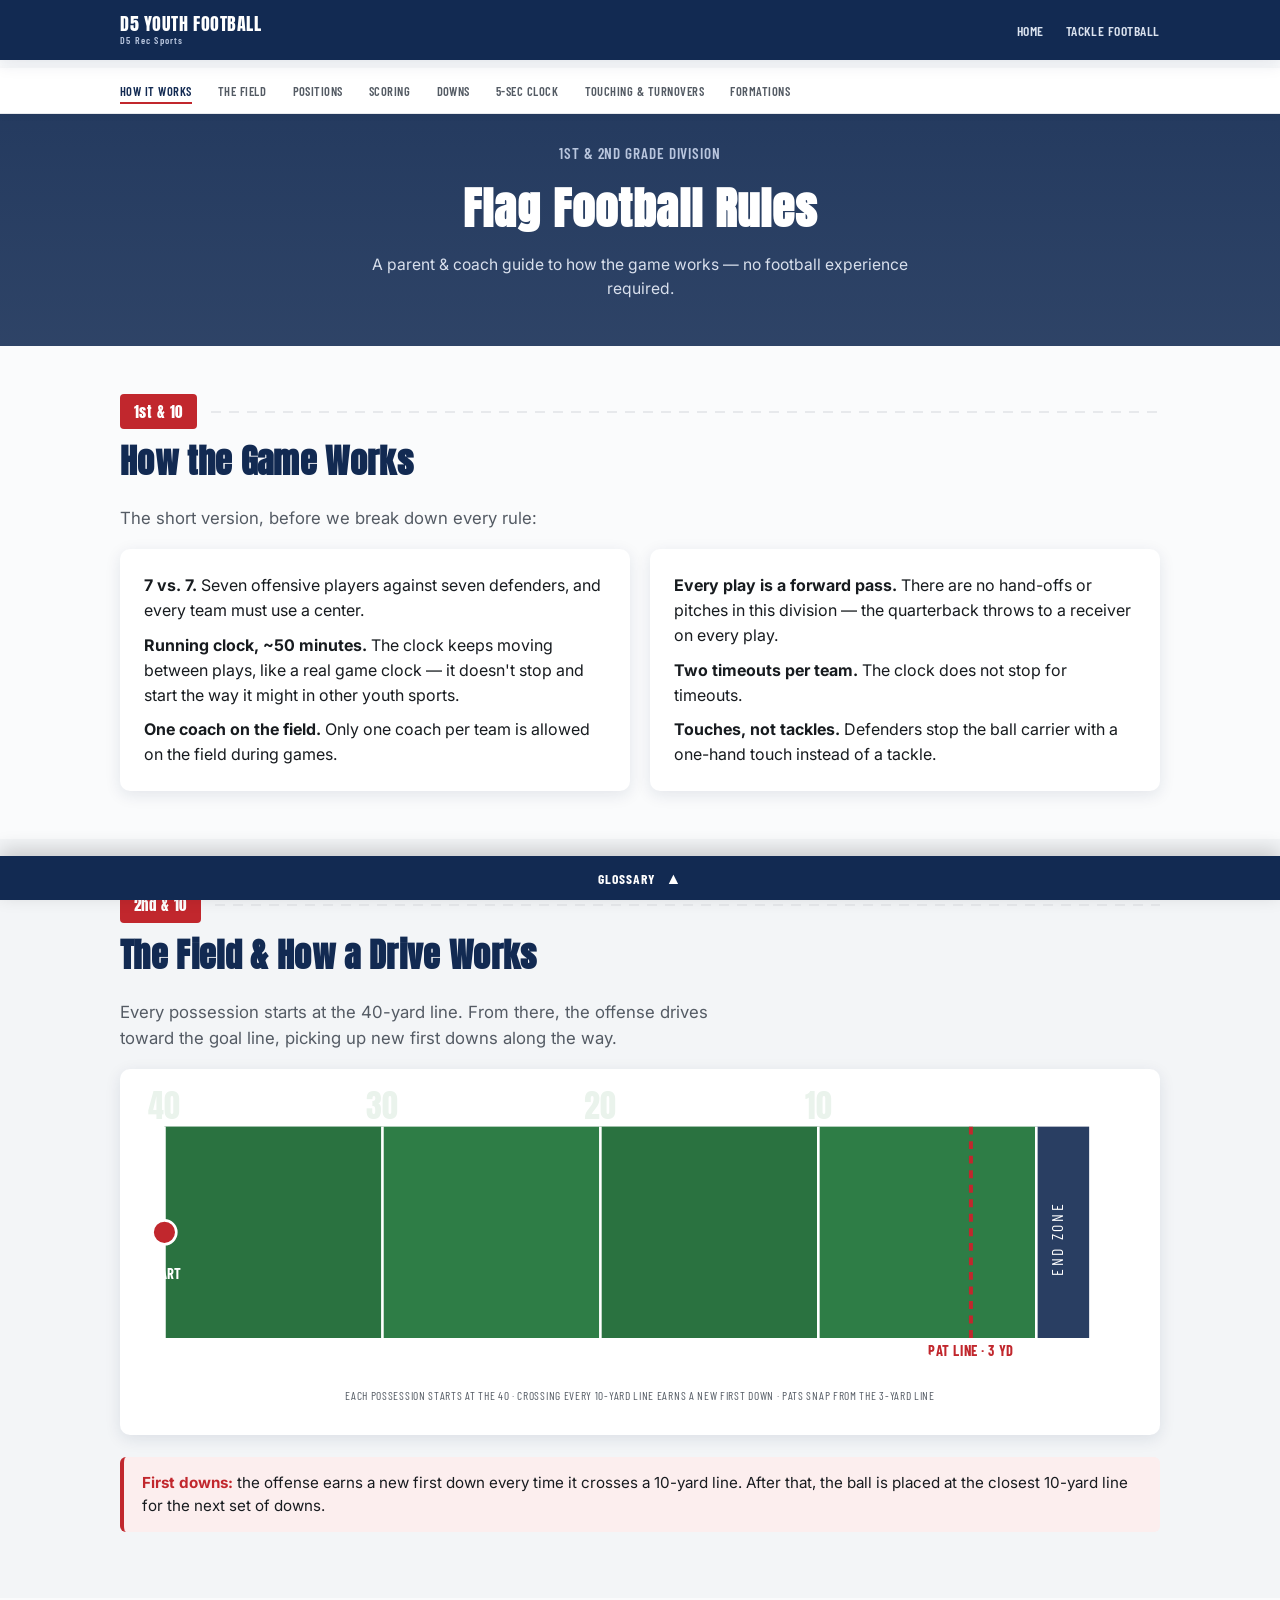
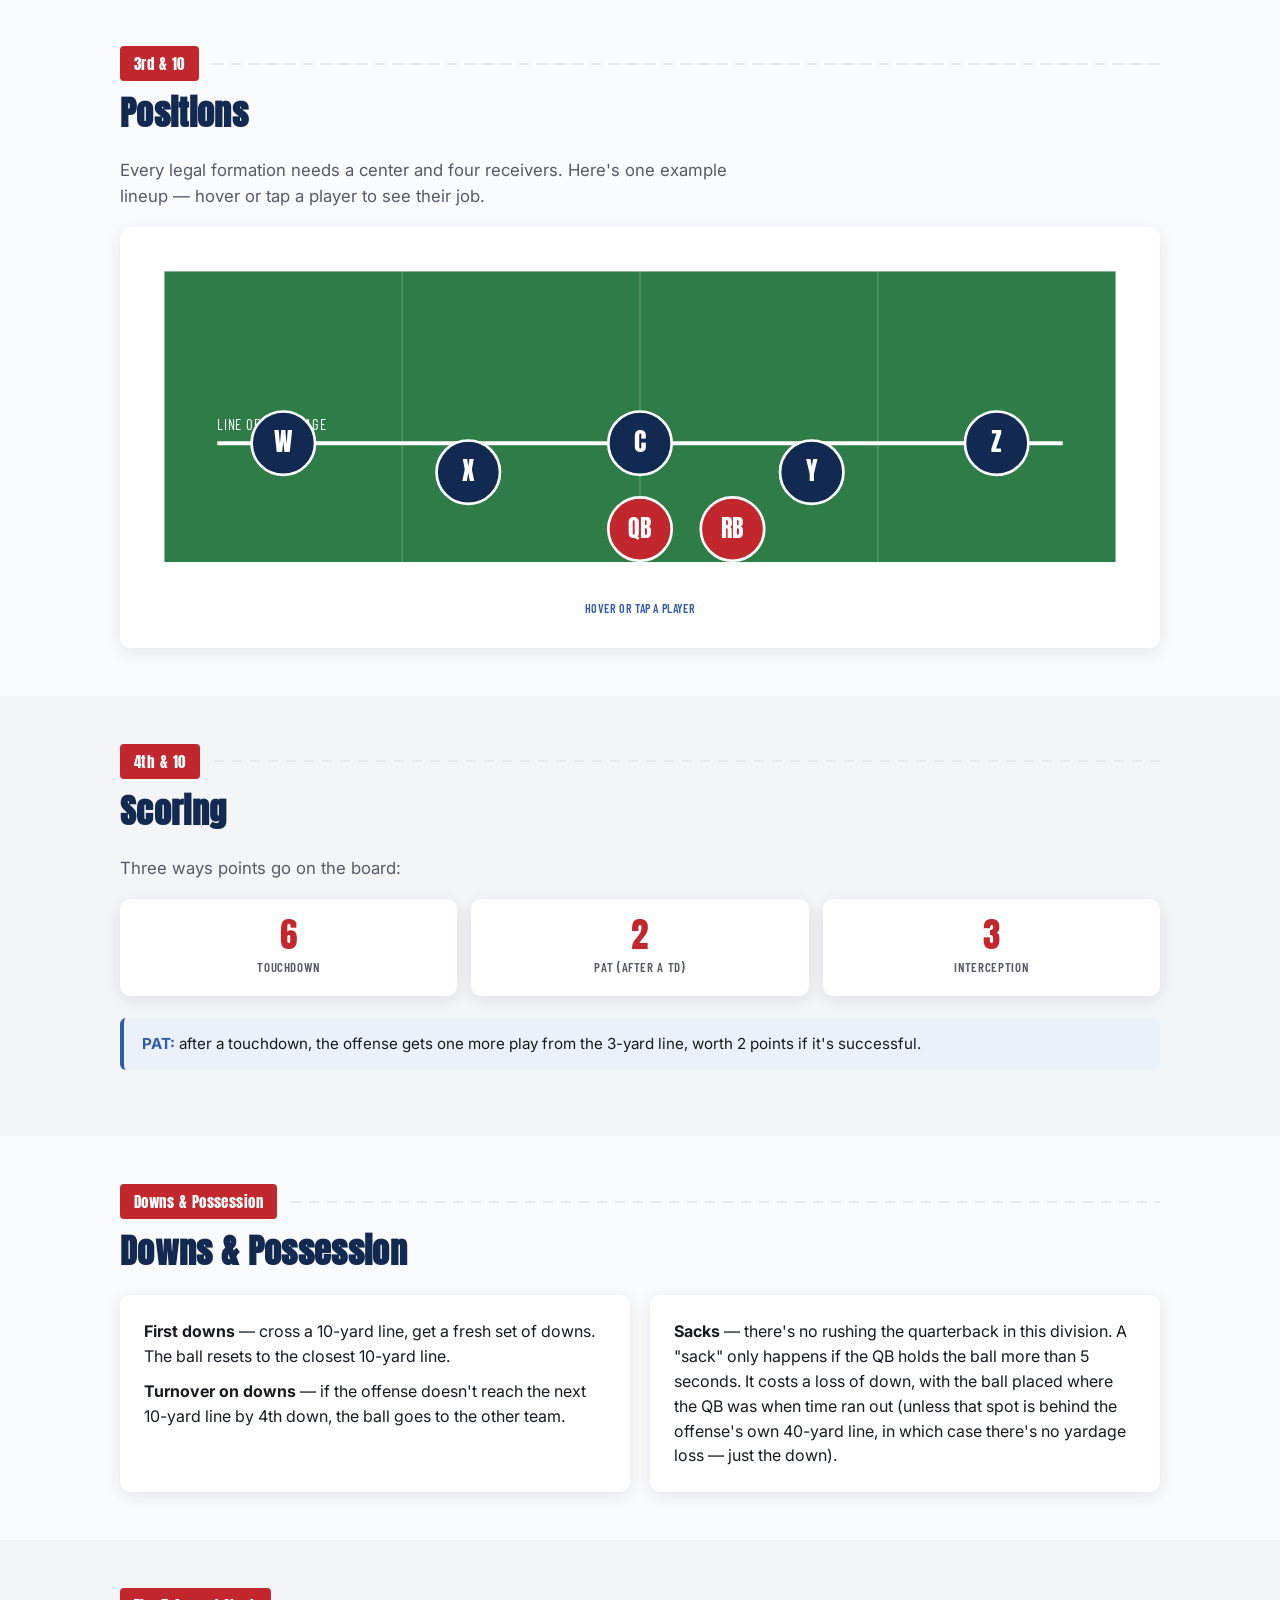
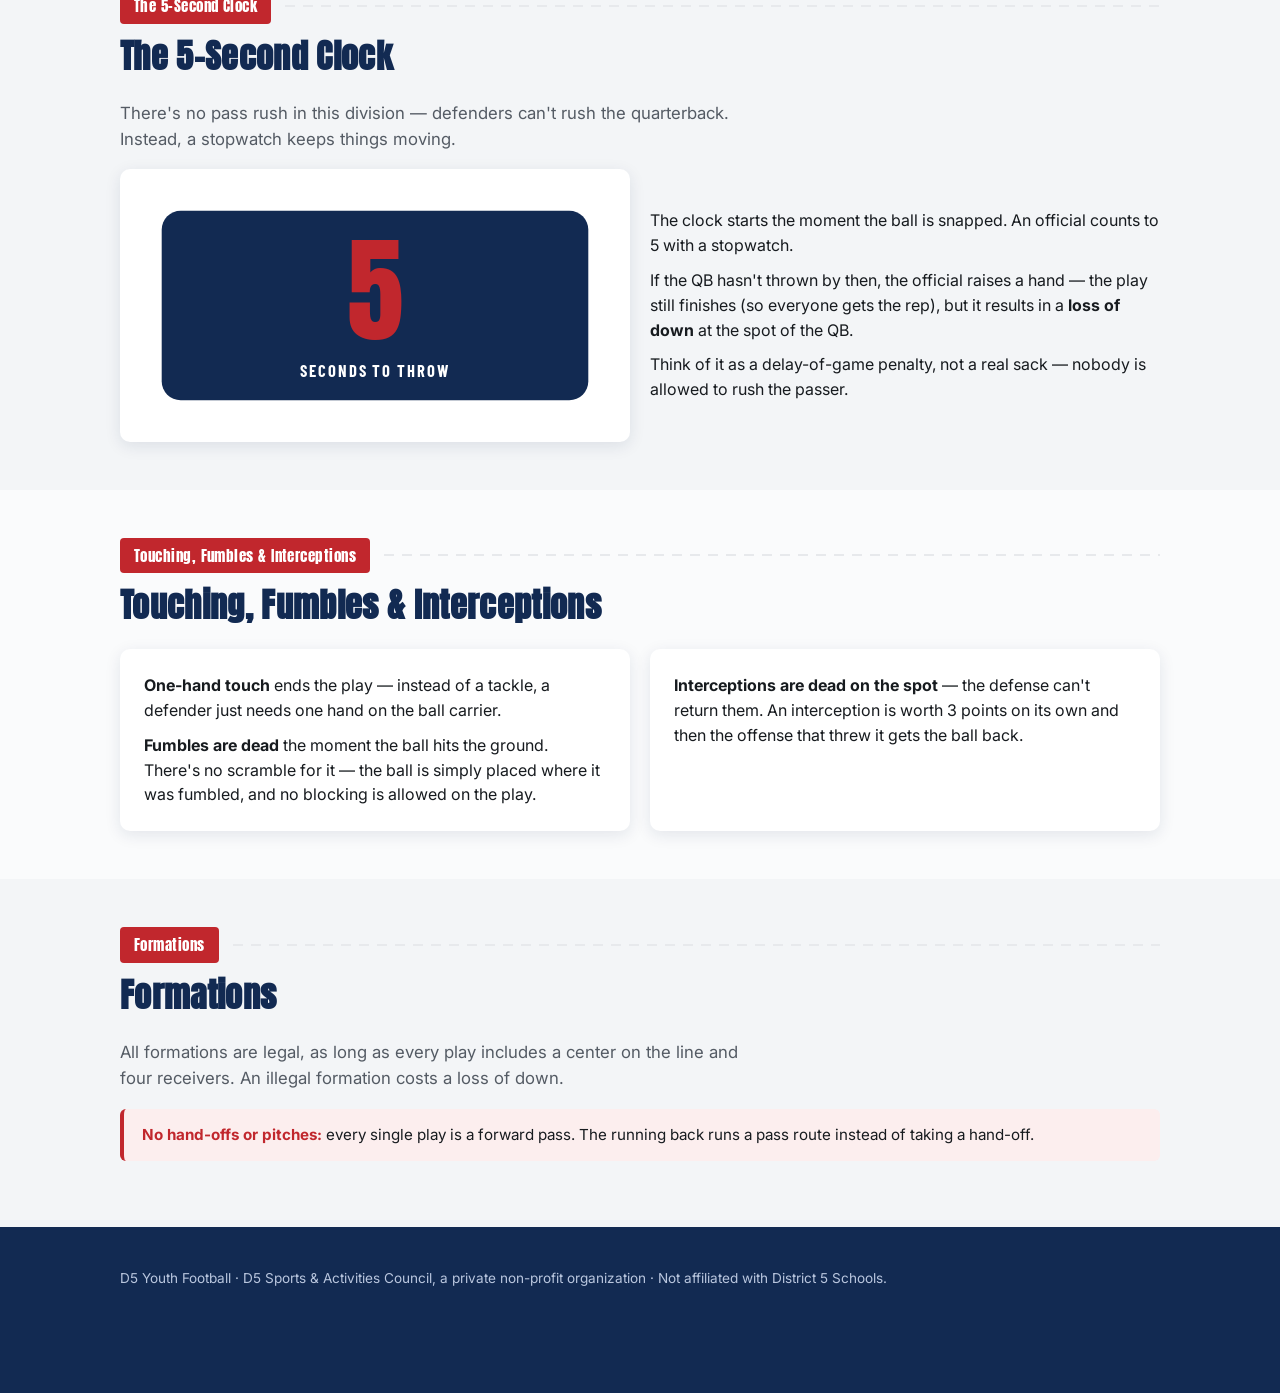
==== flag-football.html @ 99e87cfe "Add files via upload" ====
<!DOCTYPE html>
<html lang="en">
<head>
<meta charset="UTF-8">
<meta name="viewport" content="width=device-width, initial-scale=1.0">
<title>1st & 2nd Grade Flag Football Rules — D5 Youth Football</title>
<meta name="description" content="D5 Youth Football flag football rules for 1st & 2nd grade, explained simply with diagrams for parents and coaches.">
<link rel="stylesheet" href="assets/styles.css">
</head>
<body>

<header class="site-header">
  <div class="wrap">
    <a href="index.html" class="brand">
      <img src="assets/images/rebels_logo.png" alt="D5 Rebels logo" onerror="this.style.display='none'">
      <span class="brand-text">D5 YOUTH FOOTBALL<small>D5 Rec Sports</small></span>
    </a>
    <nav>
      <a href="index.html">Home</a>
      <a href="tackle-football.html">Tackle Football</a>
    </nav>
  </div>
</header>

<nav class="subnav" aria-label="Section navigation">
  <div class="wrap">
    <a href="#how-it-works">How It Works</a>
    <a href="#field">The Field</a>
    <a href="#positions">Positions</a>
    <a href="#scoring">Scoring</a>
    <a href="#downs">Downs</a>
    <a href="#clock">5-Sec Clock</a>
    <a href="#touching">Touching &amp; Turnovers</a>
    <a href="#formations">Formations</a>
  </div>
</nav>

<section class="hero" style="padding:36px 0 44px;">
  <div class="wrap">
    <p class="tagline" style="margin-bottom:8px;">1st &amp; 2nd Grade Division</p>
    <h1 style="font-size:clamp(1.9rem,5vw,2.8rem);">Flag Football Rules</h1>
    <p style="color:#D8DFEC; max-width:560px; margin:10px auto 0; font-size:0.98rem;">
      A parent &amp; coach guide to how the game works — no football experience required.
    </p>
  </div>
</section>

<!-- ================= HOW IT WORKS ================= -->
<section id="how-it-works">
  <div class="wrap">
    <div class="yard-marker"><span class="flag">1st &amp; 10</span><span class="rule"></span></div>
    <h2 class="section-title">How the Game Works</h2>
    <p class="lede">The short version, before we break down every rule:</p>

    <div class="grid-2" style="margin-top:18px;">
      <div class="card">
        <p style="margin:0 0 10px;"><strong>7 vs. 7.</strong> Seven offensive players against seven defenders, and every team must use a center.</p>
        <p style="margin:0 0 10px;"><strong>Running clock, ~50 minutes.</strong> The clock keeps moving between plays, like a real game clock — it doesn't stop and start the way it might in other youth sports.</p>
        <p style="margin:0;"><strong>One coach on the field.</strong> Only one coach per team is allowed on the field during games.</p>
      </div>
      <div class="card">
        <p style="margin:0 0 10px;"><strong>Every play is a forward pass.</strong> There are no hand-offs or pitches in this division — the quarterback throws to a receiver on every play.</p>
        <p style="margin:0 0 10px;"><strong>Two timeouts per team.</strong> The clock does not stop for timeouts.</p>
        <p style="margin:0;"><strong>Touches, not tackles.</strong> Defenders stop the ball carrier with a one-hand touch instead of a tackle.</p>
      </div>
    </div>
  </div>
</section>

<!-- ================= THE FIELD ================= -->
<section class="alt" id="field">
  <div class="wrap">
    <div class="yard-marker"><span class="flag">2nd &amp; 10</span><span class="rule"></span></div>
    <h2 class="section-title">The Field &amp; How a Drive Works</h2>
    <p class="lede">Every possession starts at the 40-yard line. From there, the offense drives toward the goal line, picking up new first downs along the way.</p>

    <div class="diagram-wrap">
      <svg viewBox="0 0 760 220" xmlns="http://www.w3.org/2000/svg" role="img" aria-label="Diagram of a drive from the 40-yard line to the goal line, showing the 30, 20, and 10 yard lines and a 3-yard PAT line near the goal.">
        <rect x="20" y="30" width="660" height="160" style="fill:var(--turf-green)"/>
        <rect x="20" y="30" width="165" height="160" style="fill:var(--turf-green-dark)" opacity="0.35"/>
        <rect x="350" y="30" width="165" height="160" style="fill:var(--turf-green-dark)" opacity="0.35"/>
        <rect x="680" y="30" width="40" height="160" style="fill:var(--rebel-blue)" opacity="0.9"/>
        <text x="700" y="115" text-anchor="middle" transform="rotate(-90 700 115)" style="fill:#fff;font-family:var(--font-eyebrow);font-size:12px;letter-spacing:2px;">END ZONE</text>

        <g style="stroke:var(--turf-line);stroke-width:2">
          <line x1="20" y1="30" x2="20" y2="190"/>
          <line x1="185" y1="30" x2="185" y2="190"/>
          <line x1="350" y1="30" x2="350" y2="190"/>
          <line x1="515" y1="30" x2="515" y2="190"/>
          <line x1="680" y1="30" x2="680" y2="190"/>
        </g>

        <g style="fill:var(--turf-number);font-family:var(--font-display);font-size:24px;">
          <text x="20" y="24" text-anchor="middle">40</text>
          <text x="185" y="24" text-anchor="middle">30</text>
          <text x="350" y="24" text-anchor="middle">20</text>
          <text x="515" y="24" text-anchor="middle">10</text>
        </g>

        <line x1="630.5" y1="30" x2="630.5" y2="190" style="stroke:var(--rebel-red);stroke-width:3;stroke-dasharray:6 5"/>
        <text x="630.5" y="204" text-anchor="middle" style="fill:var(--rebel-red);font-family:var(--font-eyebrow);font-weight:700;font-size:11px;letter-spacing:0.04em;">PAT LINE · 3 YD</text>

        <circle cx="20" cy="110" r="9" style="fill:var(--rebel-red);stroke:#fff;stroke-width:2"/>
        <text x="20" y="145" text-anchor="middle" style="fill:#fff;font-family:var(--font-eyebrow);font-weight:700;font-size:11px;">START</text>

        <line x1="55" y1="205" x2="600" y2="205" style="stroke:#fff;stroke-width:2" marker-end="url(#arrowhead)"/>
        <text x="330" y="216" text-anchor="middle" style="fill:#fff;font-family:var(--font-eyebrow);font-size:10px;letter-spacing:0.05em;">DIRECTION OF THE DRIVE</text>

        <defs>
          <marker id="arrowhead" markerWidth="10" markerHeight="10" refX="8" refY="5" orient="auto">
            <path d="M0,0 L10,5 L0,10 z" style="fill:#fff"/>
          </marker>
        </defs>
      </svg>
      <p class="diagram-caption">Each possession starts at the 40 &middot; crossing every 10-yard line earns a new first down &middot; PATs snap from the 3-yard line</p>
    </div>

    <div class="callout" style="margin-top:22px;">
      <strong>First downs:</strong> the offense earns a new first down every time it crosses a 10-yard line. After that, the ball is placed at the closest 10-yard line for the next set of downs.
    </div>
  </div>
</section>

<!-- ================= POSITIONS ================= -->
<section id="positions">
  <div class="wrap">
    <div class="yard-marker"><span class="flag">3rd &amp; 10</span><span class="rule"></span></div>
    <h2 class="section-title">Positions</h2>
    <p class="lede">Every legal formation needs a center and four receivers. Here's one example lineup — hover or tap a player to see their job.</p>

    <div class="diagram-wrap position-diagram-wrap" style="position:relative;">
      <svg viewBox="0 0 760 260" xmlns="http://www.w3.org/2000/svg" role="img" aria-label="Diagram of an example offensive formation with a center, quarterback, running back, and four receivers labeled W, X, Y, and Z.">
        <rect x="20" y="20" width="720" height="220" style="fill:var(--turf-green)"/>
        <g style="stroke:#fff;stroke-width:1;opacity:0.2">
          <line x1="200" y1="20" x2="200" y2="240"/>
          <line x1="380" y1="20" x2="380" y2="240"/>
          <line x1="560" y1="20" x2="560" y2="240"/>
        </g>
        <line x1="60" y1="150" x2="700" y2="150" style="stroke:#fff;stroke-width:3"/>
        <text x="60" y="140" style="fill:#fff;font-family:var(--font-eyebrow);font-size:11px;letter-spacing:0.05em;">LINE OF SCRIMMAGE</text>

        <g class="field-hotspot" tabindex="0" data-title="W — Receiver" data-desc="One of four receivers on every play. Lines up on the line of scrimmage and runs a route to get open for a pass.">
          <circle cx="110" cy="150" r="24" style="fill:var(--rebel-blue);stroke:#fff;stroke-width:2"/>
          <text x="110" y="157" text-anchor="middle" style="fill:#fff;font-family:var(--font-display);font-size:20px;">W</text>
        </g>

        <g class="field-hotspot" tabindex="0" data-title="X — Receiver" data-desc="One of four receivers on every play. Lines up just off the line of scrimmage and runs a route to get open for a pass.">
          <circle cx="250" cy="172" r="24" style="fill:var(--rebel-blue);stroke:#fff;stroke-width:2"/>
          <text x="250" y="179" text-anchor="middle" style="fill:#fff;font-family:var(--font-display);font-size:20px;">X</text>
        </g>

        <g class="field-hotspot" tabindex="0" data-title="C — Center" data-desc="Snaps the ball to the quarterback to start every play — either between the legs or tossed from a knee. The center is not allowed to catch a pass.">
          <circle cx="380" cy="150" r="24" style="fill:var(--rebel-blue);stroke:#fff;stroke-width:2"/>
          <text x="380" y="157" text-anchor="middle" style="fill:#fff;font-family:var(--font-display);font-size:20px;">C</text>
        </g>

        <g class="field-hotspot" tabindex="0" data-title="Y — Receiver" data-desc="One of four receivers on every play. Lines up just off the line of scrimmage and runs a route to get open for a pass.">
          <circle cx="510" cy="172" r="24" style="fill:var(--rebel-blue);stroke:#fff;stroke-width:2"/>
          <text x="510" y="179" text-anchor="middle" style="fill:#fff;font-family:var(--font-display);font-size:20px;">Y</text>
        </g>

        <g class="field-hotspot" tabindex="0" data-title="Z — Receiver" data-desc="One of four receivers on every play. Lines up on the line of scrimmage and runs a route to get open for a pass.">
          <circle cx="650" cy="150" r="24" style="fill:var(--rebel-blue);stroke:#fff;stroke-width:2"/>
          <text x="650" y="157" text-anchor="middle" style="fill:#fff;font-family:var(--font-display);font-size:20px;">Z</text>
        </g>

        <g class="field-hotspot" tabindex="0" data-title="QB — Quarterback" data-desc="Lines up directly behind the center. Has 5 seconds to throw the ball on every play — there are no hand-offs or pitches.">
          <circle cx="380" cy="215" r="24" style="fill:var(--rebel-red);stroke:#fff;stroke-width:2"/>
          <text x="380" y="222" text-anchor="middle" style="fill:#fff;font-family:var(--font-display);font-size:18px;">QB</text>
        </g>

        <g class="field-hotspot" tabindex="0" data-title="RB — Running Back" data-desc="Lines up beside the quarterback. Runs a pass route just like the receivers — there are no hand-offs in this division.">
          <circle cx="450" cy="215" r="24" style="fill:var(--rebel-red);stroke:#fff;stroke-width:2"/>
          <text x="450" y="222" text-anchor="middle" style="fill:#fff;font-family:var(--font-display);font-size:18px;">RB</text>
        </g>
      </svg>
      <div id="position-tooltip" role="tooltip"></div>
      <p class="diagram-hint">Hover or tap a player</p>
    </div>
  </div>
</section>

<!-- ================= SCORING ================= -->
<section class="alt" id="scoring">
  <div class="wrap">
    <div class="yard-marker"><span class="flag">4th &amp; 10</span><span class="rule"></span></div>
    <h2 class="section-title">Scoring</h2>
    <p class="lede">Three ways points go on the board:</p>

    <div class="pill-row">
      <div class="pill">
        <div class="num">6</div>
        <div class="label">Touchdown</div>
      </div>
      <div class="pill">
        <div class="num">2</div>
        <div class="label">PAT (after a TD)</div>
      </div>
      <div class="pill">
        <div class="num">3</div>
        <div class="label">Interception</div>
      </div>
    </div>

    <div class="callout blue" style="margin-top:22px;">
      <strong>PAT:</strong> after a touchdown, the offense gets one more play from the 3-yard line, worth 2 points if it's successful.
    </div>
  </div>
</section>

<!-- ================= DOWNS ================= -->
<section id="downs">
  <div class="wrap">
    <div class="yard-marker"><span class="flag">Downs &amp; Possession</span><span class="rule"></span></div>
    <h2 class="section-title">Downs &amp; Possession</h2>

    <div class="grid-2">
      <div class="card">
        <p style="margin:0 0 10px;"><strong>First downs</strong> — cross a 10-yard line, get a fresh set of downs. The ball resets to the closest 10-yard line.</p>
        <p style="margin:0;"><strong>Turnover on downs</strong> — if the offense doesn't reach the next 10-yard line by 4th down, the ball goes to the other team.</p>
      </div>
      <div class="card">
        <p style="margin:0;"><strong>Sacks</strong> — there's no rushing the quarterback in this division. A "sack" only happens if the QB holds the ball more than 5 seconds. It costs a loss of down, with the ball placed where the QB was when time ran out (unless that spot is behind the offense's own 40-yard line, in which case there's no yardage loss — just the down).</p>
      </div>
    </div>
  </div>
</section>

<!-- ================= 5-SECOND CLOCK ================= -->
<section class="alt" id="clock">
  <div class="wrap">
    <div class="yard-marker"><span class="flag">The 5-Second Clock</span><span class="rule"></span></div>
    <h2 class="section-title">The 5-Second Clock</h2>
    <p class="lede">There's no pass rush in this division — defenders can't rush the quarterback. Instead, a stopwatch keeps things moving.</p>

    <div class="grid-2" style="align-items:center;">
      <div class="diagram-wrap" style="margin-top:0;">
        <svg viewBox="0 0 400 200" xmlns="http://www.w3.org/2000/svg" role="img" aria-label="Illustration of a 5 second play clock.">
          <rect x="20" y="20" width="360" height="160" rx="16" style="fill:var(--rebel-blue)"/>
          <text x="200" y="128" text-anchor="middle" style="fill:var(--rebel-red);font-family:var(--font-display);font-size:96px;">5</text>
          <text x="200" y="160" text-anchor="middle" style="fill:#fff;font-family:var(--font-eyebrow);font-weight:700;font-size:14px;letter-spacing:0.12em;">SECONDS TO THROW</text>
        </svg>
      </div>
      <div>
        <p style="margin:0 0 10px;">The clock starts the moment the ball is snapped. An official counts to 5 with a stopwatch.</p>
        <p style="margin:0 0 10px;">If the QB hasn't thrown by then, the official raises a hand — the play still finishes (so everyone gets the rep), but it results in a <strong>loss of down</strong> at the spot of the QB.</p>
        <p style="margin:0;">Think of it as a delay-of-game penalty, not a real sack — nobody is allowed to rush the passer.</p>
      </div>
    </div>
  </div>
</section>

<!-- ================= TOUCHING & TURNOVERS ================= -->
<section id="touching">
  <div class="wrap">
    <div class="yard-marker"><span class="flag">Touching, Fumbles &amp; Interceptions</span><span class="rule"></span></div>
    <h2 class="section-title">Touching, Fumbles &amp; Interceptions</h2>

    <div class="grid-2">
      <div class="card">
        <p style="margin:0 0 10px;"><strong>One-hand touch</strong> ends the play — instead of a tackle, a defender just needs one hand on the ball carrier.</p>
        <p style="margin:0;"><strong>Fumbles are dead</strong> the moment the ball hits the ground. There's no scramble for it — the ball is simply placed where it was fumbled, and no blocking is allowed on the play.</p>
      </div>
      <div class="card">
        <p style="margin:0;"><strong>Interceptions are dead on the spot</strong> — the defense can't return them. An interception is worth 3 points on its own and then the offense that threw it gets the ball back.</p>
      </div>
    </div>
  </div>
</section>

<!-- ================= FORMATIONS ================= -->
<section class="alt" id="formations">
  <div class="wrap">
    <div class="yard-marker"><span class="flag">Formations</span><span class="rule"></span></div>
    <h2 class="section-title">Formations</h2>
    <p class="lede">All formations are legal, as long as every play includes a center on the line and four receivers. An illegal formation costs a loss of down.</p>

    <div class="callout">
      <strong>No hand-offs or pitches:</strong> every single play is a forward pass. The running back runs a pass route instead of taking a hand-off.
    </div>
  </div>
</section>

<footer class="site-footer">
  <div class="wrap">
    <p>D5 Youth Football &middot; D5 Sports &amp; Activities Council, a private non-profit organization &middot; Not affiliated with District 5 Schools.</p>
  </div>
</footer>

<!-- ================= GLOSSARY DRAWER ================= -->
<div id="glossary-bar">
  <button id="glossary-toggle" aria-expanded="false" aria-controls="glossary-panel">
    Glossary <span class="arrow">▲</span>
  </button>
  <div id="glossary-panel">
    <div class="wrap">
      <dl class="glossary-grid">
        <div><dt>LOS</dt><dd>Line of Scrimmage — the spot where each play starts.</dd></div>
        <div><dt>Snap</dt><dd>The center passing the ball to start the play.</dd></div>
        <div><dt>Down</dt><dd>One play. The offense gets 4 downs to reach the next first down.</dd></div>
        <div><dt>First Down</dt><dd>A fresh set of downs, earned by crossing a 10-yard line.</dd></div>
        <div><dt>PAT</dt><dd>Point After Touchdown — a bonus play from the 3-yard line, worth 2 points.</dd></div>
        <div><dt>INT</dt><dd>Interception — the defense catches a pass; worth 3 points and dead on the spot.</dd></div>
        <div><dt>Loss of Down</dt><dd>The offense loses a down without losing the ball, often from a 5-second violation.</dd></div>
        <div><dt>Turnover on Downs</dt><dd>The ball changes hands after an unsuccessful 4th down.</dd></div>
        <div><dt>One-Hand Touch</dt><dd>How defenders end a play — one hand on the ball carrier, no tackling.</dd></div>
        <div><dt>Dead Ball</dt><dd>A ball that's no longer live — for example, right after a fumble hits the ground.</dd></div>
        <div><dt>Forward Pass</dt><dd>A ball thrown toward the opponent's goal line. Every offensive play is one.</dd></div>
        <div><dt>Legal Formation</dt><dd>Any lineup that includes a center on the line and four receivers.</dd></div>
        <div><dt>Running Clock</dt><dd>A game clock that keeps moving between plays, the way a real game clock works.</dd></div>
        <div><dt>Possession</dt><dd>Which team has the ball — always starts at the 40-yard line.</dd></div>
      </dl>
    </div>
  </div>
</div>

<script src="assets/main.js"></script>
</body>
</html>
---- assets/styles.css ----
/* =========================================================
   D5 YOUTH FOOTBALL — shared design tokens & base styles
   ========================================================= */

@import url('https://fonts.googleapis.com/css2?family=Anton&family=Barlow+Condensed:wght@600;700&family=Inter:wght@400;500;600;700&display=swap');

:root {
  /* Brand palette — Rebels royal blue / gray / red */
  --rebel-blue:        #122A52;
  --rebel-blue-bright: #2E5CA6;
  --rebel-red:         #C1272D;
  --steel-gray:        #545B64;
  --light-gray:        #E7E9EC;
  --fog:                #F3F5F7;
  --chalk-white:       #FAFBFC;
  --ink:               #171B1F;

  /* Field-diagram palette (kept separate from brand palette on purpose) */
  --turf-green:      #2E7D46;
  --turf-green-dark: #235C34;
  --turf-line:       #FFFFFF;
  --turf-number:     #EAF3EC;

  /* Type */
  --font-display: 'Anton', 'Arial Narrow', sans-serif;
  --font-eyebrow: 'Barlow Condensed', 'Arial Narrow', sans-serif;
  --font-body:    'Inter', -apple-system, BlinkMacSystemFont, 'Segoe UI', sans-serif;

  /* Layout */
  --max-width: 1080px;
  --radius: 10px;
  --shadow-soft: 0 4px 16px rgba(18, 42, 82, 0.10);
  --shadow-card: 0 8px 24px rgba(18, 42, 82, 0.14);
}

* { box-sizing: border-box; }

html {
  scroll-behavior: smooth;
}

@media (prefers-reduced-motion: reduce) {
  html { scroll-behavior: auto; }
  * { animation-duration: 0.01ms !important; transition-duration: 0.01ms !important; }
}

body {
  margin: 0;
  font-family: var(--font-body);
  color: var(--ink);
  background: var(--chalk-white);
  line-height: 1.55;
  -webkit-font-smoothing: antialiased;
}

img { max-width: 100%; display: block; }

a { color: var(--rebel-blue-bright); text-decoration: none; }
a:hover { text-decoration: underline; }

:focus-visible {
  outline: 3px solid var(--rebel-red);
  outline-offset: 2px;
}

.wrap {
  max-width: var(--max-width);
  margin: 0 auto;
  padding: 0 20px;
}

/* ---------- Eyebrow / yard-marker labels ---------- */
.eyebrow {
  font-family: var(--font-eyebrow);
  font-weight: 700;
  text-transform: uppercase;
  letter-spacing: 0.14em;
  font-size: 0.78rem;
  color: var(--rebel-blue-bright);
}

/* ---------- Site header ---------- */
.site-header {
  background: var(--rebel-blue);
  color: #fff;
  padding: 14px 0;
  position: sticky;
  top: 0;
  z-index: 40;
  box-shadow: var(--shadow-soft);
}

.site-header .wrap {
  display: flex;
  align-items: center;
  justify-content: space-between;
  gap: 16px;
}

.brand {
  display: flex;
  align-items: center;
  gap: 12px;
  color: #fff;
}
.brand:hover { text-decoration: none; }

.brand img {
  height: 40px;
  width: 40px;
  object-fit: contain;
  border-radius: 6px;
  background: rgba(255,255,255,0.08);
}

.brand-text {
  font-family: var(--font-display);
  letter-spacing: 0.03em;
  font-size: 1.15rem;
  line-height: 1;
}
.brand-text small {
  display: block;
  font-family: var(--font-eyebrow);
  font-weight: 600;
  letter-spacing: 0.12em;
  font-size: 0.62rem;
  color: #B9C6DE;
  margin-top: 4px;
}

.site-header nav a {
  color: #DCE4F0;
  font-family: var(--font-eyebrow);
  font-weight: 600;
  letter-spacing: 0.04em;
  text-transform: uppercase;
  font-size: 0.85rem;
  margin-left: 18px;
}
.site-header nav a:hover { color: #fff; }

/* ---------- Hero ---------- */
.hero {
  background:
    linear-gradient(180deg, rgba(18,42,82,0.92), rgba(18,42,82,0.88)),
    repeating-linear-gradient(90deg, rgba(255,255,255,0.05) 0 2px, transparent 2px 64px);
  color: #fff;
  padding: 56px 0 64px;
  text-align: center;
}

.hero-logo {
  height: 96px;
  width: 96px;
  object-fit: contain;
  margin: 0 auto 18px;
  border-radius: 14px;
  background: rgba(255,255,255,0.08);
  padding: 8px;
}

.hero h1 {
  font-family: var(--font-display);
  font-size: clamp(2.2rem, 6vw, 3.6rem);
  letter-spacing: 0.02em;
  margin: 0 0 10px;
}

.hero p.tagline {
  font-family: var(--font-eyebrow);
  font-weight: 600;
  letter-spacing: 0.06em;
  text-transform: uppercase;
  color: #B9C6DE;
  font-size: 0.95rem;
  margin: 0;
}

/* ---------- Sections ---------- */
section { padding: 48px 0; }
section.alt { background: var(--fog); }

h2.section-title {
  font-family: var(--font-display);
  font-size: clamp(1.5rem, 4vw, 2.1rem);
  letter-spacing: 0.01em;
  color: var(--rebel-blue);
  margin: 6px 0 18px;
}

.lede {
  color: var(--steel-gray);
  font-size: 1.05rem;
  max-width: 640px;
}

/* ---------- Yard-marker section divider (signature element) ---------- */
.yard-marker {
  display: flex;
  align-items: center;
  gap: 14px;
  margin: 0 0 6px;
}
.yard-marker .flag {
  font-family: var(--font-display);
  background: var(--rebel-red);
  color: #fff;
  padding: 6px 14px;
  border-radius: 4px;
  font-size: 0.95rem;
  letter-spacing: 0.03em;
  white-space: nowrap;
}
.yard-marker .rule {
  flex: 1;
  height: 2px;
  background: repeating-linear-gradient(90deg, var(--light-gray) 0 10px, transparent 10px 18px);
}

/* ---------- Cards ---------- */
.card {
  background: #fff;
  border-radius: var(--radius);
  box-shadow: var(--shadow-soft);
  padding: 24px;
}

.grid-2 {
  display: grid;
  grid-template-columns: 1fr 1fr;
  gap: 20px;
}

@media (max-width: 720px) {
  .grid-2 { grid-template-columns: 1fr; }
}

/* ---------- Division picker ---------- */
.division-card {
  display: block;
  background: linear-gradient(160deg, var(--rebel-blue), #1A3968);
  color: #fff;
  border-radius: var(--radius);
  padding: 28px 24px;
  box-shadow: var(--shadow-card);
  transition: transform 0.15s ease, box-shadow 0.15s ease;
  position: relative;
  overflow: hidden;
}
.division-card:hover, .division-card:focus-visible {
  transform: translateY(-3px);
  text-decoration: none;
  box-shadow: 0 12px 28px rgba(18,42,82,0.22);
}
.division-card.disabled {
  background: linear-gradient(160deg, #6b7280, #4B5157);
  cursor: default;
}
.division-card .badge {
  font-family: var(--font-eyebrow);
  font-weight: 700;
  letter-spacing: 0.1em;
  text-transform: uppercase;
  font-size: 0.7rem;
  background: rgba(255,255,255,0.16);
  display: inline-block;
  padding: 4px 10px;
  border-radius: 20px;
  margin-bottom: 14px;
}
.division-card .badge.soon { background: var(--rebel-red); }
.division-card h3 {
  font-family: var(--font-display);
  font-size: 1.6rem;
  margin: 0 0 4px;
  letter-spacing: 0.01em;
}
.division-card p {
  margin: 0;
  color: #D8DFEC;
  font-family: var(--font-eyebrow);
  font-weight: 600;
  letter-spacing: 0.05em;
  text-transform: uppercase;
  font-size: 0.95rem;
}
.division-card .go {
  margin-top: 18px;
  font-size: 0.85rem;
  color: #B9C6DE;
}

/* ---------- Details / expand (code of conduct) ---------- */
details.expand {
  background: #fff;
  border-radius: var(--radius);
  box-shadow: var(--shadow-soft);
  padding: 18px 22px;
}
details.expand summary {
  cursor: pointer;
  font-family: var(--font-eyebrow);
  font-weight: 700;
  text-transform: uppercase;
  letter-spacing: 0.06em;
  color: var(--rebel-blue);
  list-style: none;
  display: flex;
  align-items: center;
  justify-content: space-between;
}
details.expand summary::-webkit-details-marker { display: none; }
details.expand summary::after {
  content: "+";
  font-family: var(--font-display);
  font-size: 1.3rem;
  color: var(--rebel-red);
  transition: transform 0.2s ease;
}
details.expand[open] summary::after { transform: rotate(45deg); }
details.expand .body { padding-top: 14px; color: var(--steel-gray); }
details.expand .body p { margin: 0 0 12px; }
details.expand .body ul { margin: 0 0 12px; padding-left: 20px; }

/* ---------- Footer ---------- */
.site-footer {
  background: var(--rebel-blue);
  color: #B9C6DE;
  padding: 28px 0 90px; /* extra bottom padding so glossary drawer never covers content */
  font-size: 0.85rem;
}
.site-footer a { color: #fff; }

/* ---------- Sticky sub-nav (rules pages) ---------- */
.subnav {
  position: sticky;
  top: 68px;
  z-index: 30;
  background: #fff;
  border-bottom: 1px solid var(--light-gray);
  box-shadow: 0 2px 8px rgba(0,0,0,0.04);
  overflow-x: auto;
  white-space: nowrap;
}
.subnav .wrap { padding: 10px 20px; }
.subnav a {
  font-family: var(--font-eyebrow);
  font-weight: 600;
  text-transform: uppercase;
  letter-spacing: 0.04em;
  font-size: 0.78rem;
  color: var(--steel-gray);
  margin-right: 22px;
  padding-bottom: 4px;
  border-bottom: 2px solid transparent;
}
.subnav a:hover, .subnav a.active {
  color: var(--rebel-blue);
  border-bottom-color: var(--rebel-red);
  text-decoration: none;
}

/* ---------- Rule callouts ---------- */
.callout {
  border-left: 4px solid var(--rebel-red);
  background: #FCEEEE;
  padding: 14px 18px;
  border-radius: 6px;
  margin: 18px 0;
  font-size: 0.95rem;
}
.callout strong { color: var(--rebel-red); }

.callout.blue {
  border-left-color: var(--rebel-blue-bright);
  background: #EBF1FA;
}
.callout.blue strong { color: var(--rebel-blue-bright); }

/* ---------- Stat pills (scoring) ---------- */
.pill-row {
  display: flex;
  flex-wrap: wrap;
  gap: 14px;
  margin-top: 18px;
}
.pill {
  background: #fff;
  border-radius: var(--radius);
  box-shadow: var(--shadow-soft);
  padding: 18px 22px;
  flex: 1 1 150px;
  text-align: center;
}
.pill .num {
  font-family: var(--font-display);
  font-size: 2.2rem;
  color: var(--rebel-red);
  line-height: 1;
}
.pill .label {
  font-family: var(--font-eyebrow);
  font-weight: 600;
  text-transform: uppercase;
  letter-spacing: 0.05em;
  font-size: 0.8rem;
  color: var(--steel-gray);
  margin-top: 6px;
}

/* ---------- Diagram containers ---------- */
.diagram-wrap {
  background: #fff;
  border-radius: var(--radius);
  box-shadow: var(--shadow-soft);
  padding: 18px;
  margin-top: 18px;
}
.diagram-wrap svg { width: 100%; height: auto; display: block; }
.diagram-caption {
  font-family: var(--font-eyebrow);
  text-transform: uppercase;
  letter-spacing: 0.06em;
  font-size: 0.72rem;
  color: var(--steel-gray);
  text-align: center;
  margin-top: 10px;
}

/* ---------- Hover/tap tooltip for position diagram ---------- */
.field-hotspot {
  cursor: pointer;
}
.field-hotspot circle { transition: r 0.12s ease, filter 0.12s ease; }
.field-hotspot:hover circle,
.field-hotspot.active circle {
  filter: brightness(1.15);
}

#position-tooltip {
  position: absolute;
  max-width: 240px;
  background: var(--rebel-blue);
  color: #fff;
  padding: 10px 14px;
  border-radius: 8px;
  font-size: 0.85rem;
  line-height: 1.4;
  box-shadow: var(--shadow-card);
  pointer-events: none;
  opacity: 0;
  transform: translate(-50%, -10px);
  transition: opacity 0.12s ease;
  z-index: 50;
}
#position-tooltip.show { opacity: 1; }
#position-tooltip strong { display: block; font-family: var(--font-eyebrow); text-transform: uppercase; letter-spacing: 0.05em; font-size: 0.72rem; color: #FFD6D8; margin-bottom: 3px; }

.diagram-hint {
  font-family: var(--font-eyebrow);
  font-weight: 600;
  text-transform: uppercase;
  letter-spacing: 0.05em;
  font-size: 0.75rem;
  color: var(--rebel-blue-bright);
  text-align: center;
  margin-top: 10px;
}

/* ---------- Coming soon page ---------- */
.coming-soon {
  text-align: center;
  padding: 90px 0;
}
.coming-soon .badge-lg {
  display: inline-block;
  font-family: var(--font-eyebrow);
  font-weight: 700;
  letter-spacing: 0.1em;
  text-transform: uppercase;
  background: var(--rebel-red);
  color: #fff;
  padding: 6px 16px;
  border-radius: 20px;
  margin-bottom: 18px;
  font-size: 0.8rem;
}

/* =========================================================
   GLOSSARY — bottom slide-up drawer
   ========================================================= */
#glossary-bar {
  position: fixed;
  left: 0; right: 0; bottom: 0;
  z-index: 60;
  background: var(--rebel-blue);
  color: #fff;
  box-shadow: 0 -6px 20px rgba(0,0,0,0.18);
}

#glossary-toggle {
  width: 100%;
  border: none;
  background: transparent;
  color: #fff;
  font-family: var(--font-eyebrow);
  font-weight: 700;
  text-transform: uppercase;
  letter-spacing: 0.08em;
  font-size: 0.85rem;
  padding: 12px 20px;
  display: flex;
  align-items: center;
  justify-content: center;
  gap: 10px;
  cursor: pointer;
}
#glossary-toggle .arrow {
  display: inline-block;
  transition: transform 0.2s ease;
  font-size: 1rem;
}
#glossary-bar.open #glossary-toggle .arrow { transform: rotate(180deg); }

#glossary-panel {
  max-height: 0;
  overflow-y: auto;
  transition: max-height 0.28s ease;
  background: #fff;
  color: var(--ink);
}
#glossary-bar.open #glossary-panel {
  max-height: 48vh;
}

#glossary-panel .wrap {
  padding: 18px 20px 22px;
}

.glossary-grid {
  display: grid;
  grid-template-columns: repeat(auto-fill, minmax(220px, 1fr));
  gap: 14px 24px;
}
.glossary-grid dt {
  font-family: var(--font-eyebrow);
  font-weight: 700;
  color: var(--rebel-blue);
  text-transform: uppercase;
  letter-spacing: 0.04em;
  font-size: 0.85rem;
}
.glossary-grid dd {
  margin: 2px 0 0;
  color: var(--steel-gray);
  font-size: 0.88rem;
}

@media (max-width: 600px) {
  .site-header .brand-text { font-size: 1rem; }
  .subnav { top: 60px; }
}
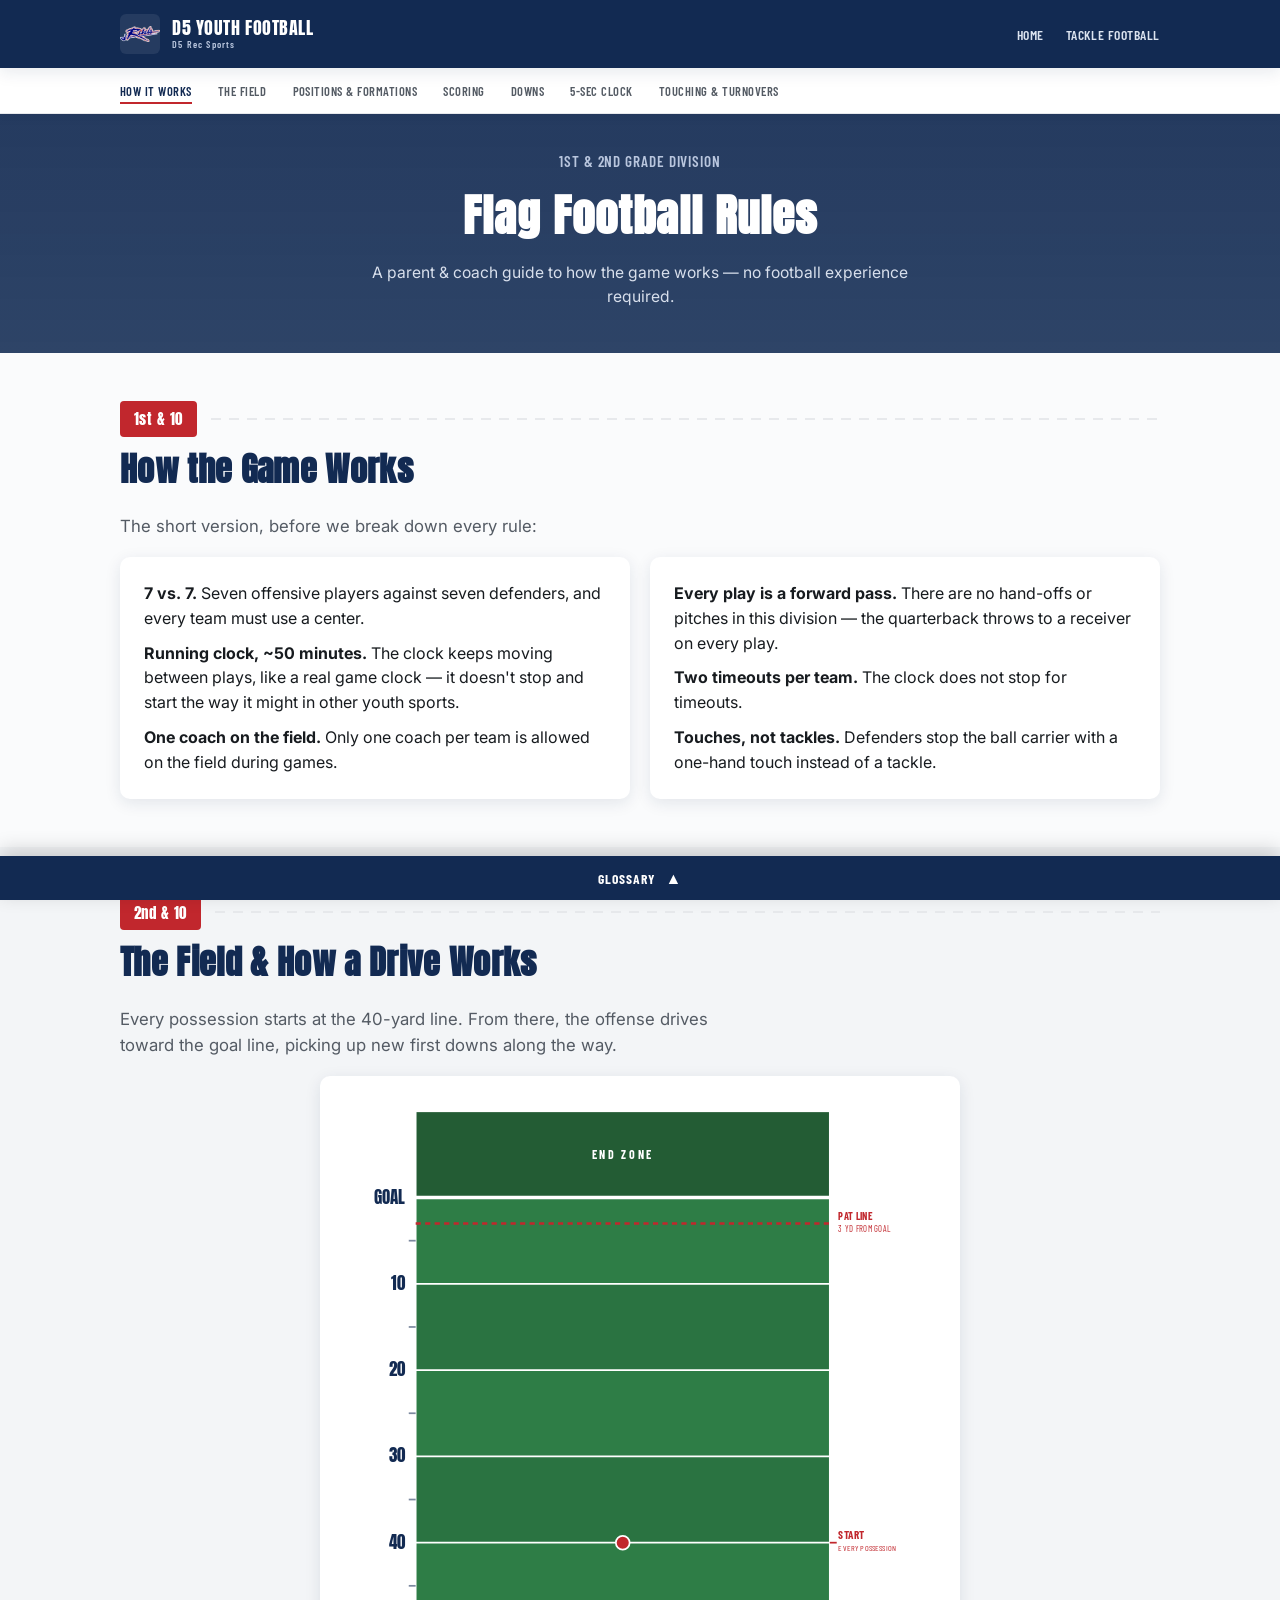
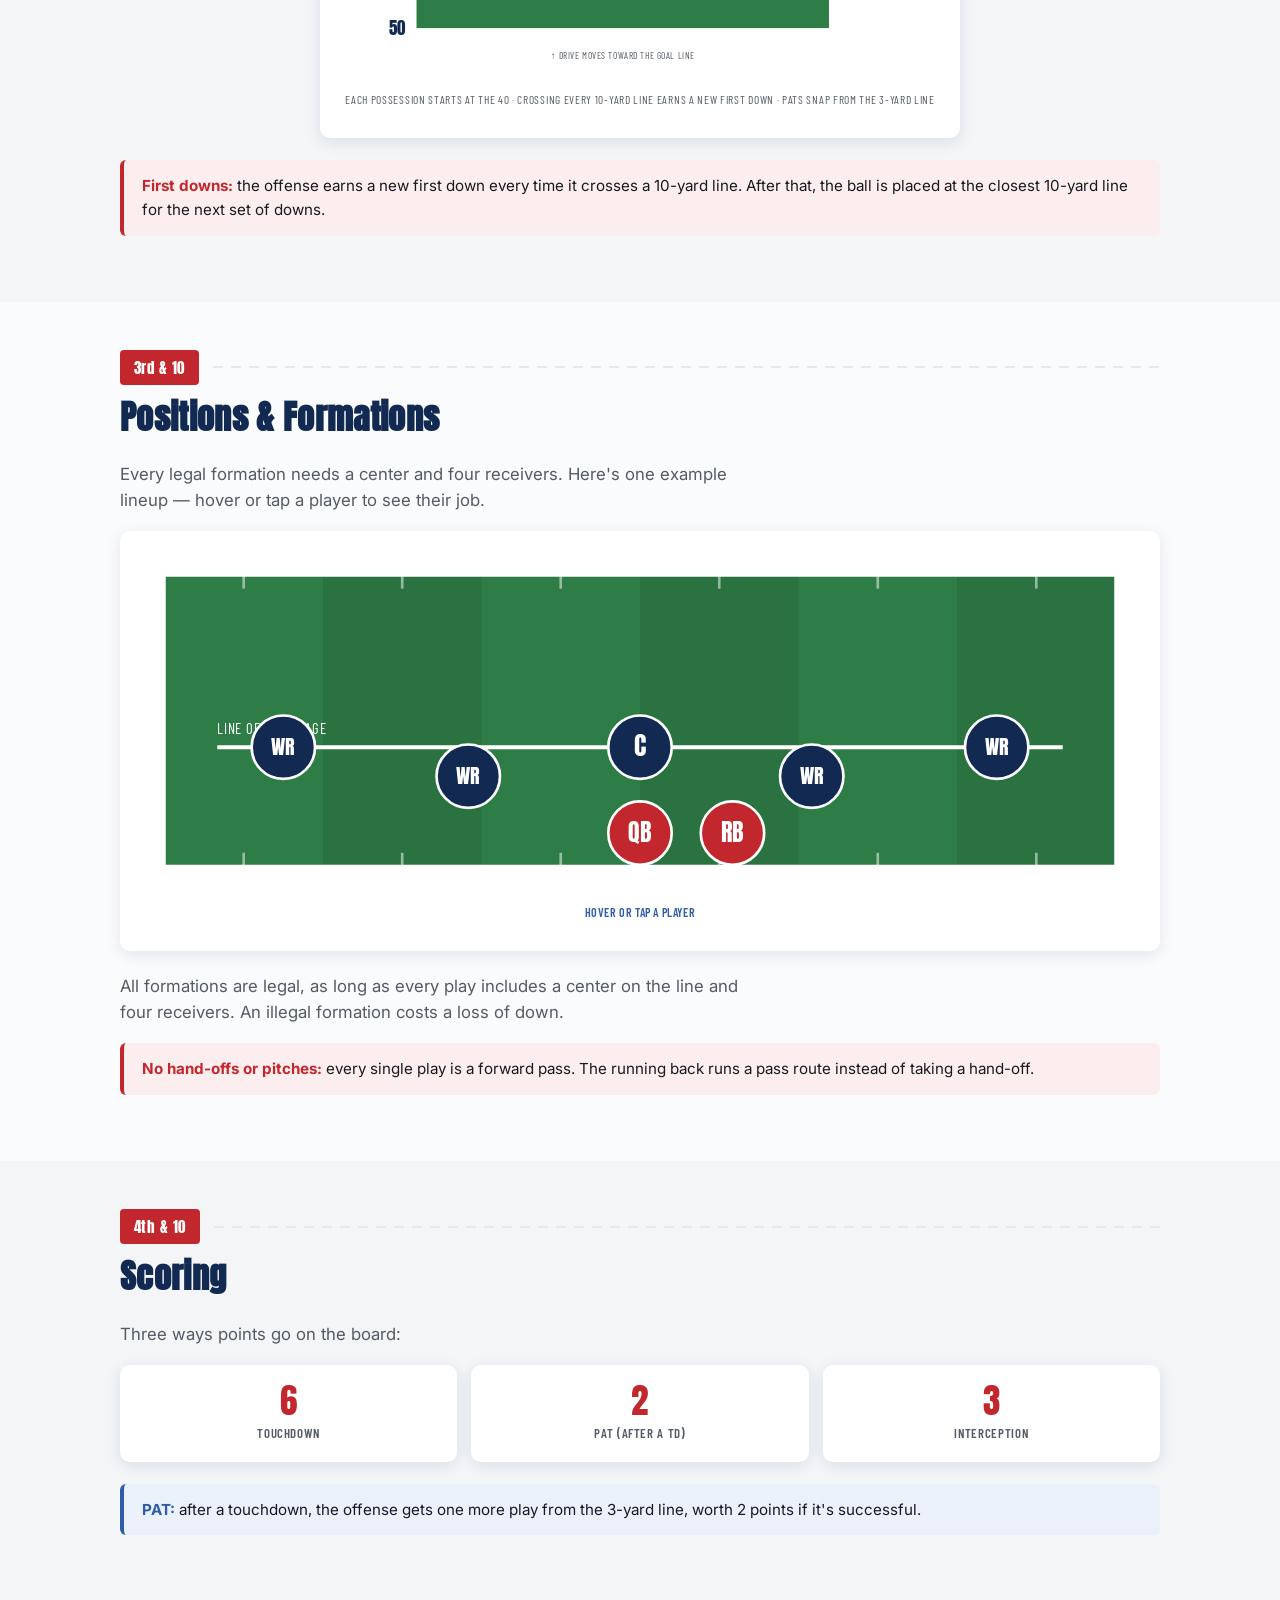
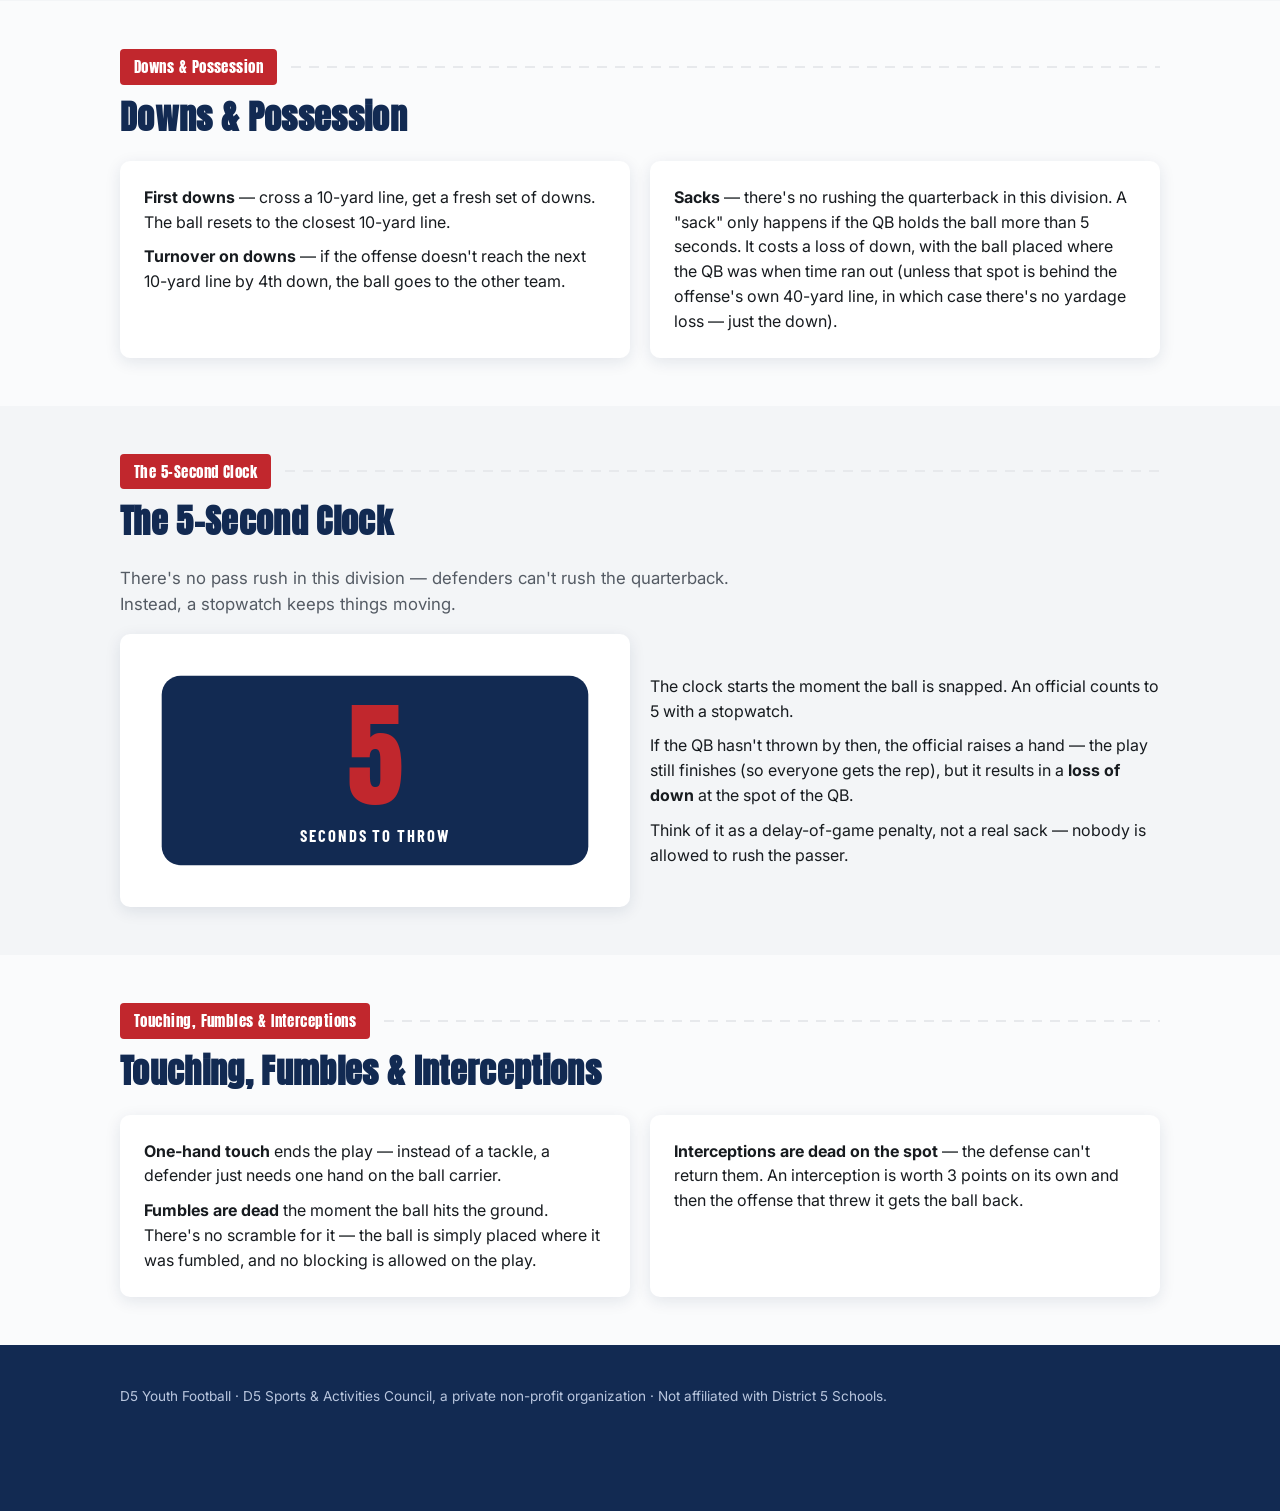
==== commit 3cc870cf: "Update flag-football.html" ====
--- a/flag-football.html
+++ b/flag-football.html
@@ -26,12 +26,11 @@
   <div class="wrap">
     <a href="#how-it-works">How It Works</a>
     <a href="#field">The Field</a>
-    <a href="#positions">Positions</a>
+    <a href="#positions">Positions &amp; Formations</a>
     <a href="#scoring">Scoring</a>
     <a href="#downs">Downs</a>
     <a href="#clock">5-Sec Clock</a>
     <a href="#touching">Touching &amp; Turnovers</a>
-    <a href="#formations">Formations</a>
   </div>
 </nav>
 
@@ -74,43 +73,63 @@
     <h2 class="section-title">The Field &amp; How a Drive Works</h2>
     <p class="lede">Every possession starts at the 40-yard line. From there, the offense drives toward the goal line, picking up new first downs along the way.</p>
 
-    <div class="diagram-wrap">
-      <svg viewBox="0 0 760 220" xmlns="http://www.w3.org/2000/svg" role="img" aria-label="Diagram of a drive from the 40-yard line to the goal line, showing the 30, 20, and 10 yard lines and a 3-yard PAT line near the goal.">
-        <rect x="20" y="30" width="660" height="160" style="fill:var(--turf-green)"/>
-        <rect x="20" y="30" width="165" height="160" style="fill:var(--turf-green-dark)" opacity="0.35"/>
-        <rect x="350" y="30" width="165" height="160" style="fill:var(--turf-green-dark)" opacity="0.35"/>
-        <rect x="680" y="30" width="40" height="160" style="fill:var(--rebel-blue)" opacity="0.9"/>
-        <text x="700" y="115" text-anchor="middle" transform="rotate(-90 700 115)" style="fill:#fff;font-family:var(--font-eyebrow);font-size:12px;letter-spacing:2px;">END ZONE</text>
-
-        <g style="stroke:var(--turf-line);stroke-width:2">
-          <line x1="20" y1="30" x2="20" y2="190"/>
-          <line x1="185" y1="30" x2="185" y2="190"/>
-          <line x1="350" y1="30" x2="350" y2="190"/>
-          <line x1="515" y1="30" x2="515" y2="190"/>
-          <line x1="680" y1="30" x2="680" y2="190"/>
-        </g>
-
-        <g style="fill:var(--turf-number);font-family:var(--font-display);font-size:24px;">
-          <text x="20" y="24" text-anchor="middle">40</text>
-          <text x="185" y="24" text-anchor="middle">30</text>
-          <text x="350" y="24" text-anchor="middle">20</text>
-          <text x="515" y="24" text-anchor="middle">10</text>
-        </g>
-
-        <line x1="630.5" y1="30" x2="630.5" y2="190" style="stroke:var(--rebel-red);stroke-width:3;stroke-dasharray:6 5"/>
-        <text x="630.5" y="204" text-anchor="middle" style="fill:var(--rebel-red);font-family:var(--font-eyebrow);font-weight:700;font-size:11px;letter-spacing:0.04em;">PAT LINE · 3 YD</text>
-
-        <circle cx="20" cy="110" r="9" style="fill:var(--rebel-red);stroke:#fff;stroke-width:2"/>
-        <text x="20" y="145" text-anchor="middle" style="fill:#fff;font-family:var(--font-eyebrow);font-weight:700;font-size:11px;">START</text>
-
-        <line x1="55" y1="205" x2="600" y2="205" style="stroke:#fff;stroke-width:2" marker-end="url(#arrowhead)"/>
-        <text x="330" y="216" text-anchor="middle" style="fill:#fff;font-family:var(--font-eyebrow);font-size:10px;letter-spacing:0.05em;">DIRECTION OF THE DRIVE</text>
-
-        <defs>
-          <marker id="arrowhead" markerWidth="10" markerHeight="10" refX="8" refY="5" orient="auto">
-            <path d="M0,0 L10,5 L0,10 z" style="fill:#fff"/>
-          </marker>
-        </defs>
+    <div class="diagram-wrap" style="max-width:640px; margin-left:auto; margin-right:auto;">
+      <svg viewBox="0 0 700 680" xmlns="http://www.w3.org/2000/svg" role="img" aria-label="Vertical diagram of the field, running from the 50-yard line at the bottom, up through the 40-yard start line, the 30, 20, and 10 yard lines, the goal line, a 3-yard PAT line, and the end zone at the top.">
+
+          <!-- turf bands, alternating every 10 yards -->
+          <rect x="90" y="120" width="480" height="500" style="fill:var(--turf-green)"/>
+          <rect x="90" y="220" width="480" height="100" style="fill:var(--turf-green-dark)" opacity="0.28"/>
+          <rect x="90" y="420" width="480" height="100" style="fill:var(--turf-green-dark)" opacity="0.28"/>
+
+          <!-- end zone -->
+          <rect x="90" y="20" width="480" height="100" style="fill:var(--turf-green-dark)"/>
+          <text x="330" y="75" text-anchor="middle" style="fill:#fff;font-family:var(--font-eyebrow);font-weight:700;font-size:14px;letter-spacing:0.22em;">END ZONE</text>
+
+          <!-- field border -->
+          <rect x="90" y="20" width="480" height="600" style="fill:none;stroke:#fff;stroke-width:2"/>
+
+          <!-- yard lines -->
+          <g style="stroke:var(--turf-line);stroke-width:2">
+            <line x1="90" y1="120" x2="570" y2="120"/>
+            <line x1="90" y1="220" x2="570" y2="220"/>
+            <line x1="90" y1="320" x2="570" y2="320"/>
+            <line x1="90" y1="420" x2="570" y2="420"/>
+            <line x1="90" y1="520" x2="570" y2="520"/>
+          </g>
+          <!-- goal line, heavier -->
+          <line x1="90" y1="120" x2="570" y2="120" style="stroke:#fff;stroke-width:4"/>
+
+          <!-- yard numbers, left margin -->
+          <g style="fill:var(--rebel-blue);font-family:var(--font-display);font-size:20px;" text-anchor="end">
+            <text x="78" y="127">GOAL</text>
+            <text x="78" y="227">10</text>
+            <text x="78" y="327">20</text>
+            <text x="78" y="427">30</text>
+            <text x="78" y="527">40</text>
+            <text x="78" y="627">50</text>
+          </g>
+
+          <!-- 5-yard hash ticks, left edge -->
+          <g style="stroke:var(--rebel-blue); stroke-width:2; opacity:0.55">
+            <line x1="82" y1="170" x2="90" y2="170"/>
+            <line x1="82" y1="270" x2="90" y2="270"/>
+            <line x1="82" y1="370" x2="90" y2="370"/>
+            <line x1="82" y1="470" x2="90" y2="470"/>
+            <line x1="82" y1="570" x2="90" y2="570"/>
+          </g>
+
+          <!-- PAT line, 3 yards from goal -->
+          <line x1="90" y1="150" x2="570" y2="150" style="stroke:var(--rebel-red);stroke-width:3;stroke-dasharray:6 5"/>
+          <text x="580" y="146" style="fill:var(--rebel-red);font-family:var(--font-eyebrow);font-weight:700;font-size:12px;letter-spacing:0.03em;">PAT LINE</text>
+          <text x="580" y="160" style="fill:var(--rebel-red);font-family:var(--font-eyebrow);font-size:10px;letter-spacing:0.03em;">3 YD FROM GOAL</text>
+
+          <!-- start marker, 40-yard line -->
+          <circle cx="330" cy="520" r="8" style="fill:var(--rebel-red);stroke:#fff;stroke-width:2"/>
+          <line x1="570" y1="520" x2="578" y2="520" style="stroke:var(--rebel-red);stroke-width:2"/>
+          <text x="580" y="516" style="fill:var(--rebel-red);font-family:var(--font-eyebrow);font-weight:700;font-size:13px;letter-spacing:0.04em;">START</text>
+          <text x="580" y="530" style="fill:var(--rebel-red);font-family:var(--font-eyebrow);font-size:9.5px;letter-spacing:0.02em;">EVERY POSSESSION</text>
+
+          <text x="330" y="655" text-anchor="middle" style="fill:var(--steel-gray);font-family:var(--font-eyebrow);font-size:11px;letter-spacing:0.06em;">↑ DRIVE MOVES TOWARD THE GOAL LINE</text>
       </svg>
       <p class="diagram-caption">Each possession starts at the 40 &middot; crossing every 10-yard line earns a new first down &middot; PATs snap from the 3-yard line</p>
     </div>
@@ -121,32 +140,48 @@
   </div>
 </section>
 
-<!-- ================= POSITIONS ================= -->
+<!-- ================= POSITIONS & FORMATIONS ================= -->
 <section id="positions">
   <div class="wrap">
     <div class="yard-marker"><span class="flag">3rd &amp; 10</span><span class="rule"></span></div>
-    <h2 class="section-title">Positions</h2>
+    <h2 class="section-title">Positions &amp; Formations</h2>
     <p class="lede">Every legal formation needs a center and four receivers. Here's one example lineup — hover or tap a player to see their job.</p>
 
     <div class="diagram-wrap position-diagram-wrap" style="position:relative;">
-      <svg viewBox="0 0 760 260" xmlns="http://www.w3.org/2000/svg" role="img" aria-label="Diagram of an example offensive formation with a center, quarterback, running back, and four receivers labeled W, X, Y, and Z.">
+      <svg viewBox="0 0 760 260" xmlns="http://www.w3.org/2000/svg" role="img" aria-label="Diagram of an example offensive formation with a center, quarterback, running back, and four wide receivers.">
         <rect x="20" y="20" width="720" height="220" style="fill:var(--turf-green)"/>
-        <g style="stroke:#fff;stroke-width:1;opacity:0.2">
-          <line x1="200" y1="20" x2="200" y2="240"/>
-          <line x1="380" y1="20" x2="380" y2="240"/>
-          <line x1="560" y1="20" x2="560" y2="240"/>
-        </g>
+        <rect x="140" y="20" width="120" height="220" style="fill:var(--turf-green-dark)" opacity="0.28"/>
+        <rect x="380" y="20" width="120" height="220" style="fill:var(--turf-green-dark)" opacity="0.28"/>
+        <rect x="620" y="20" width="120" height="220" style="fill:var(--turf-green-dark)" opacity="0.28"/>
+
+        <g style="stroke:#fff; stroke-width:2; opacity:0.5">
+          <line x1="80" y1="20" x2="80" y2="30"/>
+          <line x1="200" y1="20" x2="200" y2="30"/>
+          <line x1="320" y1="20" x2="320" y2="30"/>
+          <line x1="440" y1="20" x2="440" y2="30"/>
+          <line x1="560" y1="20" x2="560" y2="30"/>
+          <line x1="680" y1="20" x2="680" y2="30"/>
+          <line x1="80" y1="230" x2="80" y2="240"/>
+          <line x1="200" y1="230" x2="200" y2="240"/>
+          <line x1="320" y1="230" x2="320" y2="240"/>
+          <line x1="440" y1="230" x2="440" y2="240"/>
+          <line x1="560" y1="230" x2="560" y2="240"/>
+          <line x1="680" y1="230" x2="680" y2="240"/>
+        </g>
+
+        <rect x="20" y="20" width="720" height="220" style="fill:none;stroke:#fff;stroke-width:2"/>
+
         <line x1="60" y1="150" x2="700" y2="150" style="stroke:#fff;stroke-width:3"/>
         <text x="60" y="140" style="fill:#fff;font-family:var(--font-eyebrow);font-size:11px;letter-spacing:0.05em;">LINE OF SCRIMMAGE</text>
 
-        <g class="field-hotspot" tabindex="0" data-title="W — Receiver" data-desc="One of four receivers on every play. Lines up on the line of scrimmage and runs a route to get open for a pass.">
+        <g class="field-hotspot" tabindex="0" data-title="WR — Wide Receiver" data-desc="One of four receivers on every play. Lines up near the line of scrimmage and runs a route to get open for a pass.">
           <circle cx="110" cy="150" r="24" style="fill:var(--rebel-blue);stroke:#fff;stroke-width:2"/>
-          <text x="110" y="157" text-anchor="middle" style="fill:#fff;font-family:var(--font-display);font-size:20px;">W</text>
-        </g>
-
-        <g class="field-hotspot" tabindex="0" data-title="X — Receiver" data-desc="One of four receivers on every play. Lines up just off the line of scrimmage and runs a route to get open for a pass.">
+          <text x="110" y="156" text-anchor="middle" style="fill:#fff;font-family:var(--font-display);font-size:15px;">WR</text>
+        </g>
+
+        <g class="field-hotspot" tabindex="0" data-title="WR — Wide Receiver" data-desc="One of four receivers on every play. Lines up near the line of scrimmage and runs a route to get open for a pass.">
           <circle cx="250" cy="172" r="24" style="fill:var(--rebel-blue);stroke:#fff;stroke-width:2"/>
-          <text x="250" y="179" text-anchor="middle" style="fill:#fff;font-family:var(--font-display);font-size:20px;">X</text>
+          <text x="250" y="178" text-anchor="middle" style="fill:#fff;font-family:var(--font-display);font-size:15px;">WR</text>
         </g>
 
         <g class="field-hotspot" tabindex="0" data-title="C — Center" data-desc="Snaps the ball to the quarterback to start every play — either between the legs or tossed from a knee. The center is not allowed to catch a pass.">
@@ -154,17 +189,17 @@
           <text x="380" y="157" text-anchor="middle" style="fill:#fff;font-family:var(--font-display);font-size:20px;">C</text>
         </g>
 
-        <g class="field-hotspot" tabindex="0" data-title="Y — Receiver" data-desc="One of four receivers on every play. Lines up just off the line of scrimmage and runs a route to get open for a pass.">
+        <g class="field-hotspot" tabindex="0" data-title="WR — Wide Receiver" data-desc="One of four receivers on every play. Lines up near the line of scrimmage and runs a route to get open for a pass.">
           <circle cx="510" cy="172" r="24" style="fill:var(--rebel-blue);stroke:#fff;stroke-width:2"/>
-          <text x="510" y="179" text-anchor="middle" style="fill:#fff;font-family:var(--font-display);font-size:20px;">Y</text>
-        </g>
-
-        <g class="field-hotspot" tabindex="0" data-title="Z — Receiver" data-desc="One of four receivers on every play. Lines up on the line of scrimmage and runs a route to get open for a pass.">
+          <text x="510" y="178" text-anchor="middle" style="fill:#fff;font-family:var(--font-display);font-size:15px;">WR</text>
+        </g>
+
+        <g class="field-hotspot" tabindex="0" data-title="WR — Wide Receiver" data-desc="One of four receivers on every play. Lines up near the line of scrimmage and runs a route to get open for a pass.">
           <circle cx="650" cy="150" r="24" style="fill:var(--rebel-blue);stroke:#fff;stroke-width:2"/>
-          <text x="650" y="157" text-anchor="middle" style="fill:#fff;font-family:var(--font-display);font-size:20px;">Z</text>
-        </g>
-
-        <g class="field-hotspot" tabindex="0" data-title="QB — Quarterback" data-desc="Lines up directly behind the center. Has 5 seconds to throw the ball on every play — there are no hand-offs or pitches.">
+          <text x="650" y="156" text-anchor="middle" style="fill:#fff;font-family:var(--font-display);font-size:15px;">WR</text>
+        </g>
+
+        <g class="field-hotspot" tabindex="0" data-title="QB — Quarterback" data-desc="Lines up directly behind the center. Has 5 seconds to throw the ball on every play — every play is a forward pass, and the QB cannot run the ball.">
           <circle cx="380" cy="215" r="24" style="fill:var(--rebel-red);stroke:#fff;stroke-width:2"/>
           <text x="380" y="222" text-anchor="middle" style="fill:#fff;font-family:var(--font-display);font-size:18px;">QB</text>
         </g>
@@ -176,6 +211,12 @@
       </svg>
       <div id="position-tooltip" role="tooltip"></div>
       <p class="diagram-hint">Hover or tap a player</p>
+    </div>
+
+    <p class="lede" style="margin-top:22px;">All formations are legal, as long as every play includes a center on the line and four receivers. An illegal formation costs a loss of down.</p>
+
+    <div class="callout">
+      <strong>No hand-offs or pitches:</strong> every single play is a forward pass. The running back runs a pass route instead of taking a hand-off.
     </div>
   </div>
 </section>
@@ -264,19 +305,6 @@
       <div class="card">
         <p style="margin:0;"><strong>Interceptions are dead on the spot</strong> — the defense can't return them. An interception is worth 3 points on its own and then the offense that threw it gets the ball back.</p>
       </div>
-    </div>
-  </div>
-</section>
-
-<!-- ================= FORMATIONS ================= -->
-<section class="alt" id="formations">
-  <div class="wrap">
-    <div class="yard-marker"><span class="flag">Formations</span><span class="rule"></span></div>
-    <h2 class="section-title">Formations</h2>
-    <p class="lede">All formations are legal, as long as every play includes a center on the line and four receivers. An illegal formation costs a loss of down.</p>
-
-    <div class="callout">
-      <strong>No hand-offs or pitches:</strong> every single play is a forward pass. The running back runs a pass route instead of taking a hand-off.
     </div>
   </div>
 </section>
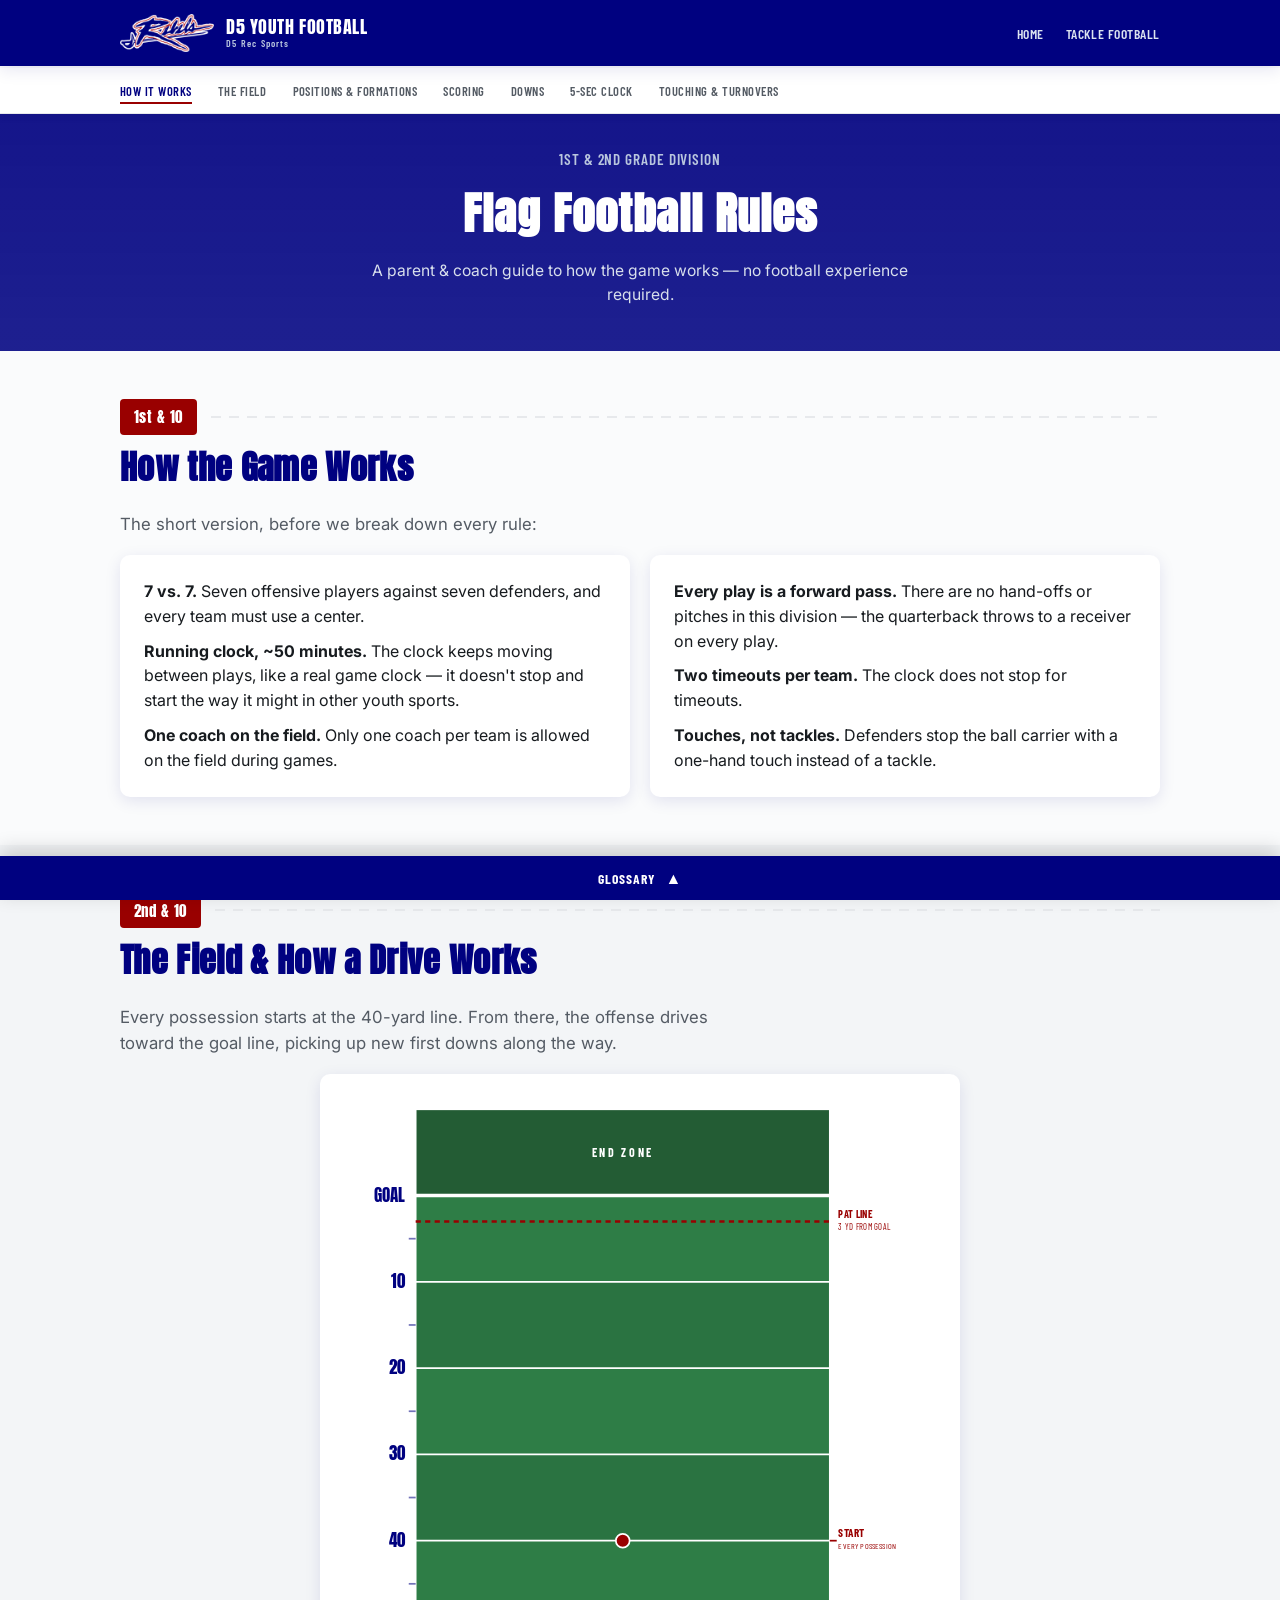
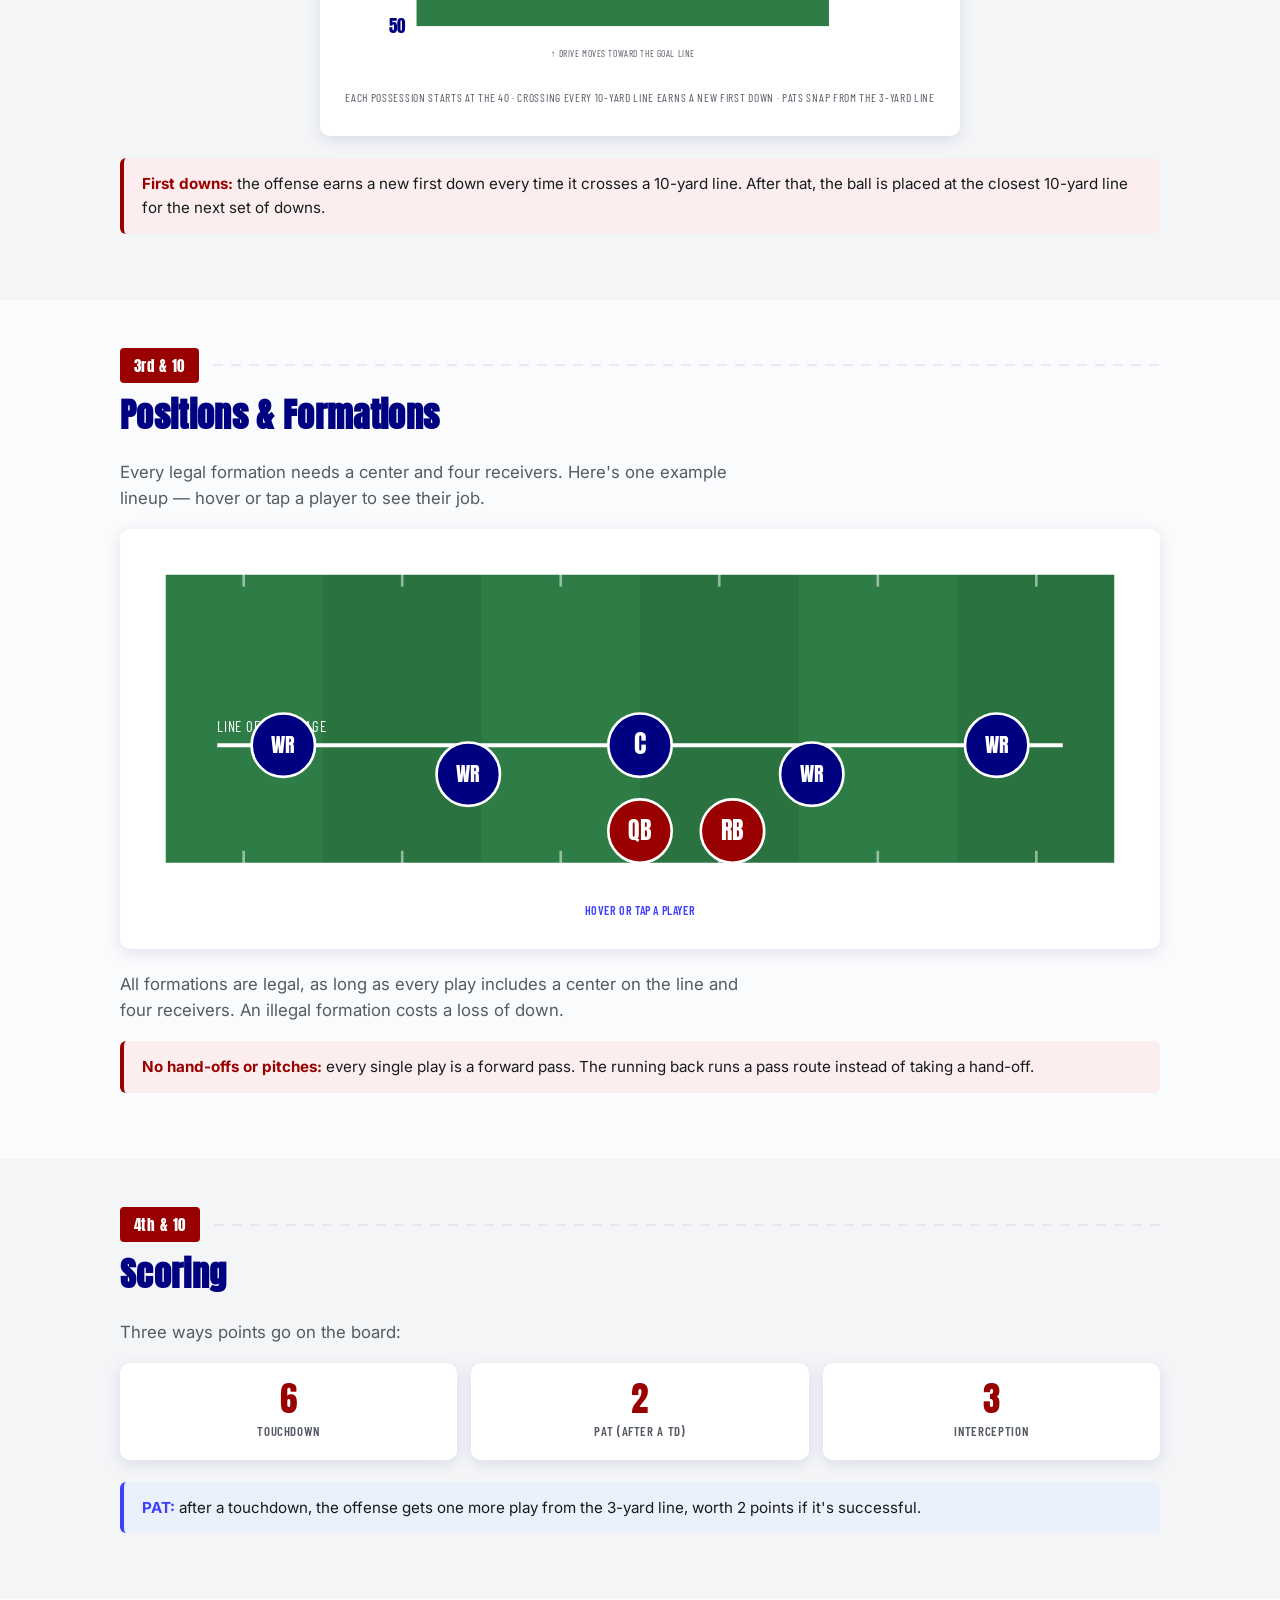
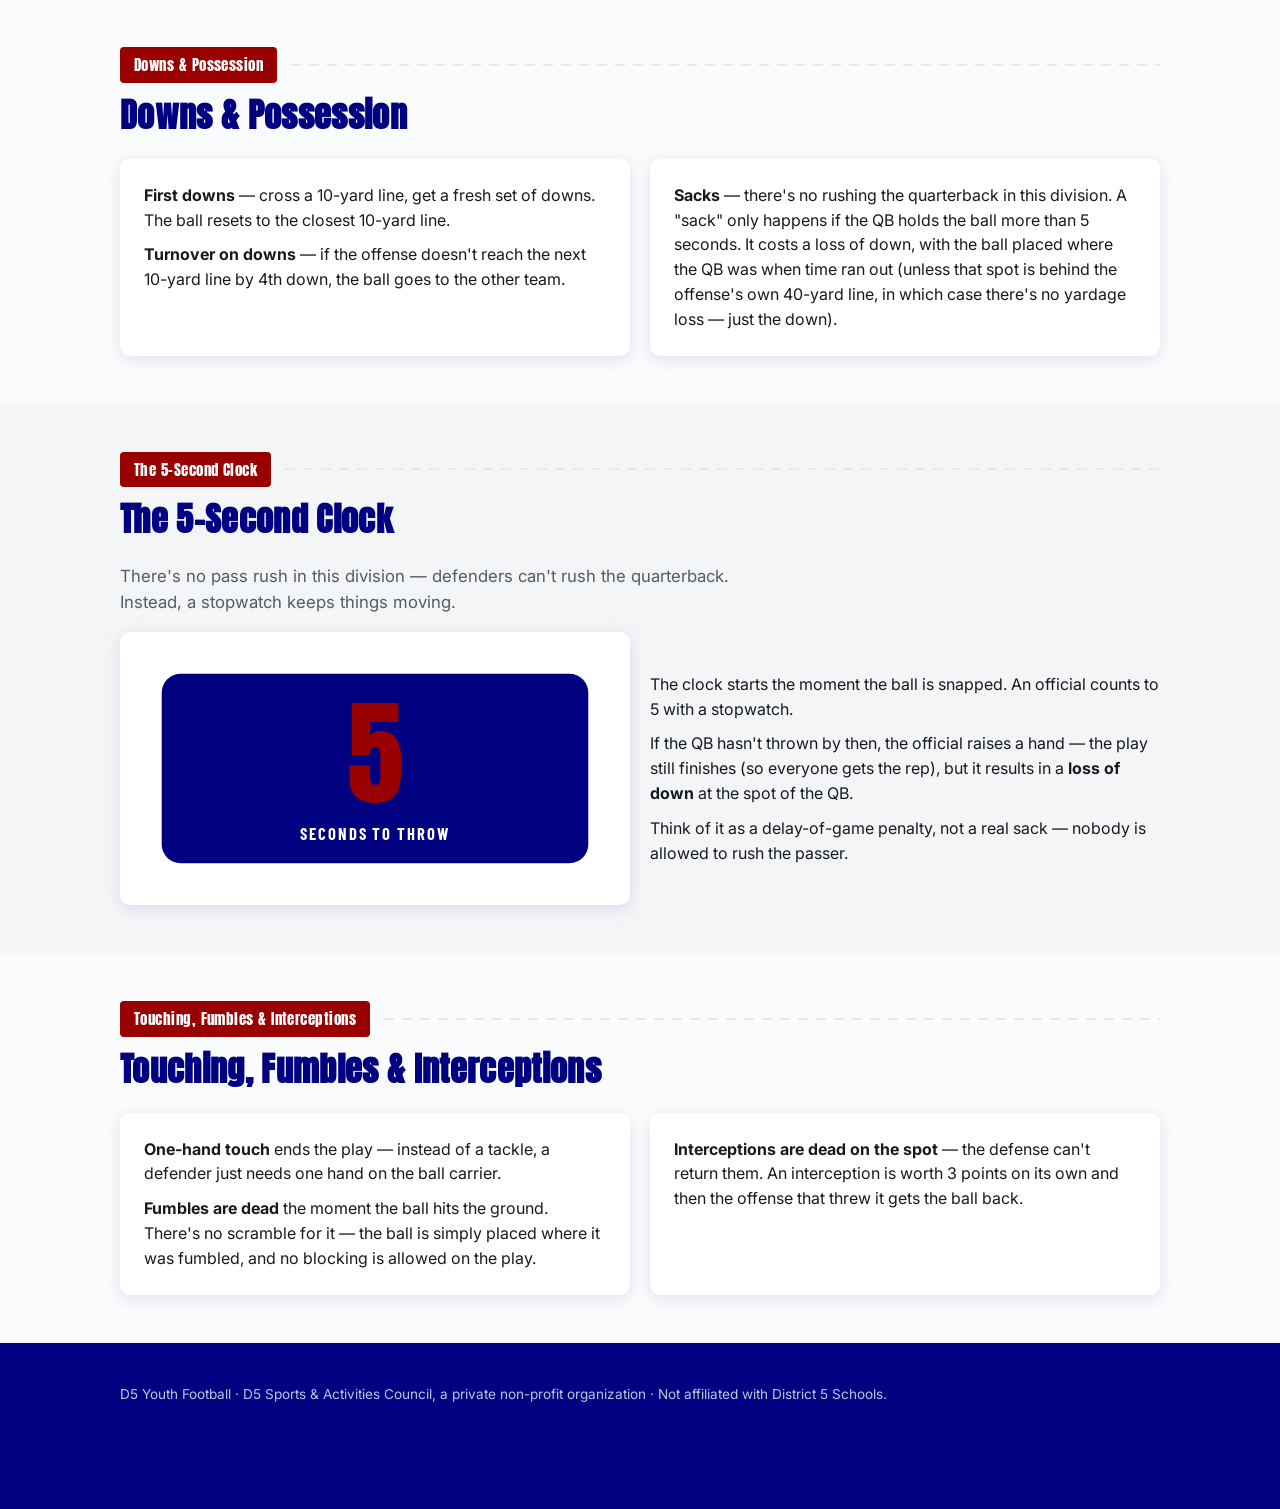
==== commit 431408ae: "Update flag-football.html" ====
--- a/flag-football.html
+++ b/flag-football.html
@@ -5,7 +5,7 @@
 <meta name="viewport" content="width=device-width, initial-scale=1.0">
 <title>1st & 2nd Grade Flag Football Rules — D5 Youth Football</title>
 <meta name="description" content="D5 Youth Football flag football rules for 1st & 2nd grade, explained simply with diagrams for parents and coaches.">
-<link rel="stylesheet" href="assets/styles.css">
+<link rel="stylesheet" href="assets/styles.css?v=2">
 </head>
 <body>
 
--- a/assets/styles.css
+++ b/assets/styles.css
@@ -6,9 +6,9 @@
 
 :root {
   /* Brand palette — Rebels royal blue / gray / red */
-  --rebel-blue:        #122A52;
-  --rebel-blue-bright: #2E5CA6;
-  --rebel-red:         #C1272D;
+  --rebel-blue:        #000180;
+  --rebel-blue-bright: #3D40FF;
+  --rebel-red:         #990000;
   --steel-gray:        #545B64;
   --light-gray:        #E7E9EC;
   --fog:                #F3F5F7;
@@ -29,8 +29,8 @@
   /* Layout */
   --max-width: 1080px;
   --radius: 10px;
-  --shadow-soft: 0 4px 16px rgba(18, 42, 82, 0.10);
-  --shadow-card: 0 8px 24px rgba(18, 42, 82, 0.14);
+  --shadow-soft: 0 4px 16px rgba(0, 1, 128, 0.10);
+  --shadow-card: 0 8px 24px rgba(0, 1, 128, 0.14);
 }
 
 * { box-sizing: border-box; }
@@ -106,11 +106,9 @@
 .brand:hover { text-decoration: none; }
 
 .brand img {
-  height: 40px;
-  width: 40px;
+  height: 38px;
+  width: auto;
   object-fit: contain;
-  border-radius: 6px;
-  background: rgba(255,255,255,0.08);
 }
 
 .brand-text {
@@ -143,7 +141,7 @@
 /* ---------- Hero ---------- */
 .hero {
   background:
-    linear-gradient(180deg, rgba(18,42,82,0.92), rgba(18,42,82,0.88)),
+    linear-gradient(180deg, rgba(0,1,128,0.92), rgba(0,1,128,0.88)),
     repeating-linear-gradient(90deg, rgba(255,255,255,0.05) 0 2px, transparent 2px 64px);
   color: #fff;
   padding: 56px 0 64px;
@@ -151,13 +149,10 @@
 }
 
 .hero-logo {
-  height: 96px;
-  width: 96px;
-  object-fit: contain;
+  max-width: 520px;
+  width: 85%;
+  height: auto;
   margin: 0 auto 18px;
-  border-radius: 14px;
-  background: rgba(255,255,255,0.08);
-  padding: 8px;
 }
 
 .hero h1 {
@@ -239,7 +234,7 @@
 /* ---------- Division picker ---------- */
 .division-card {
   display: block;
-  background: linear-gradient(160deg, var(--rebel-blue), #1A3968);
+  background: linear-gradient(160deg, var(--rebel-blue), #000140);
   color: #fff;
   border-radius: var(--radius);
   padding: 28px 24px;
@@ -251,7 +246,7 @@
 .division-card:hover, .division-card:focus-visible {
   transform: translateY(-3px);
   text-decoration: none;
-  box-shadow: 0 12px 28px rgba(18,42,82,0.22);
+  box-shadow: 0 12px 28px rgba(0,1,128,0.22);
 }
 .division-card.disabled {
   background: linear-gradient(160deg, #6b7280, #4B5157);
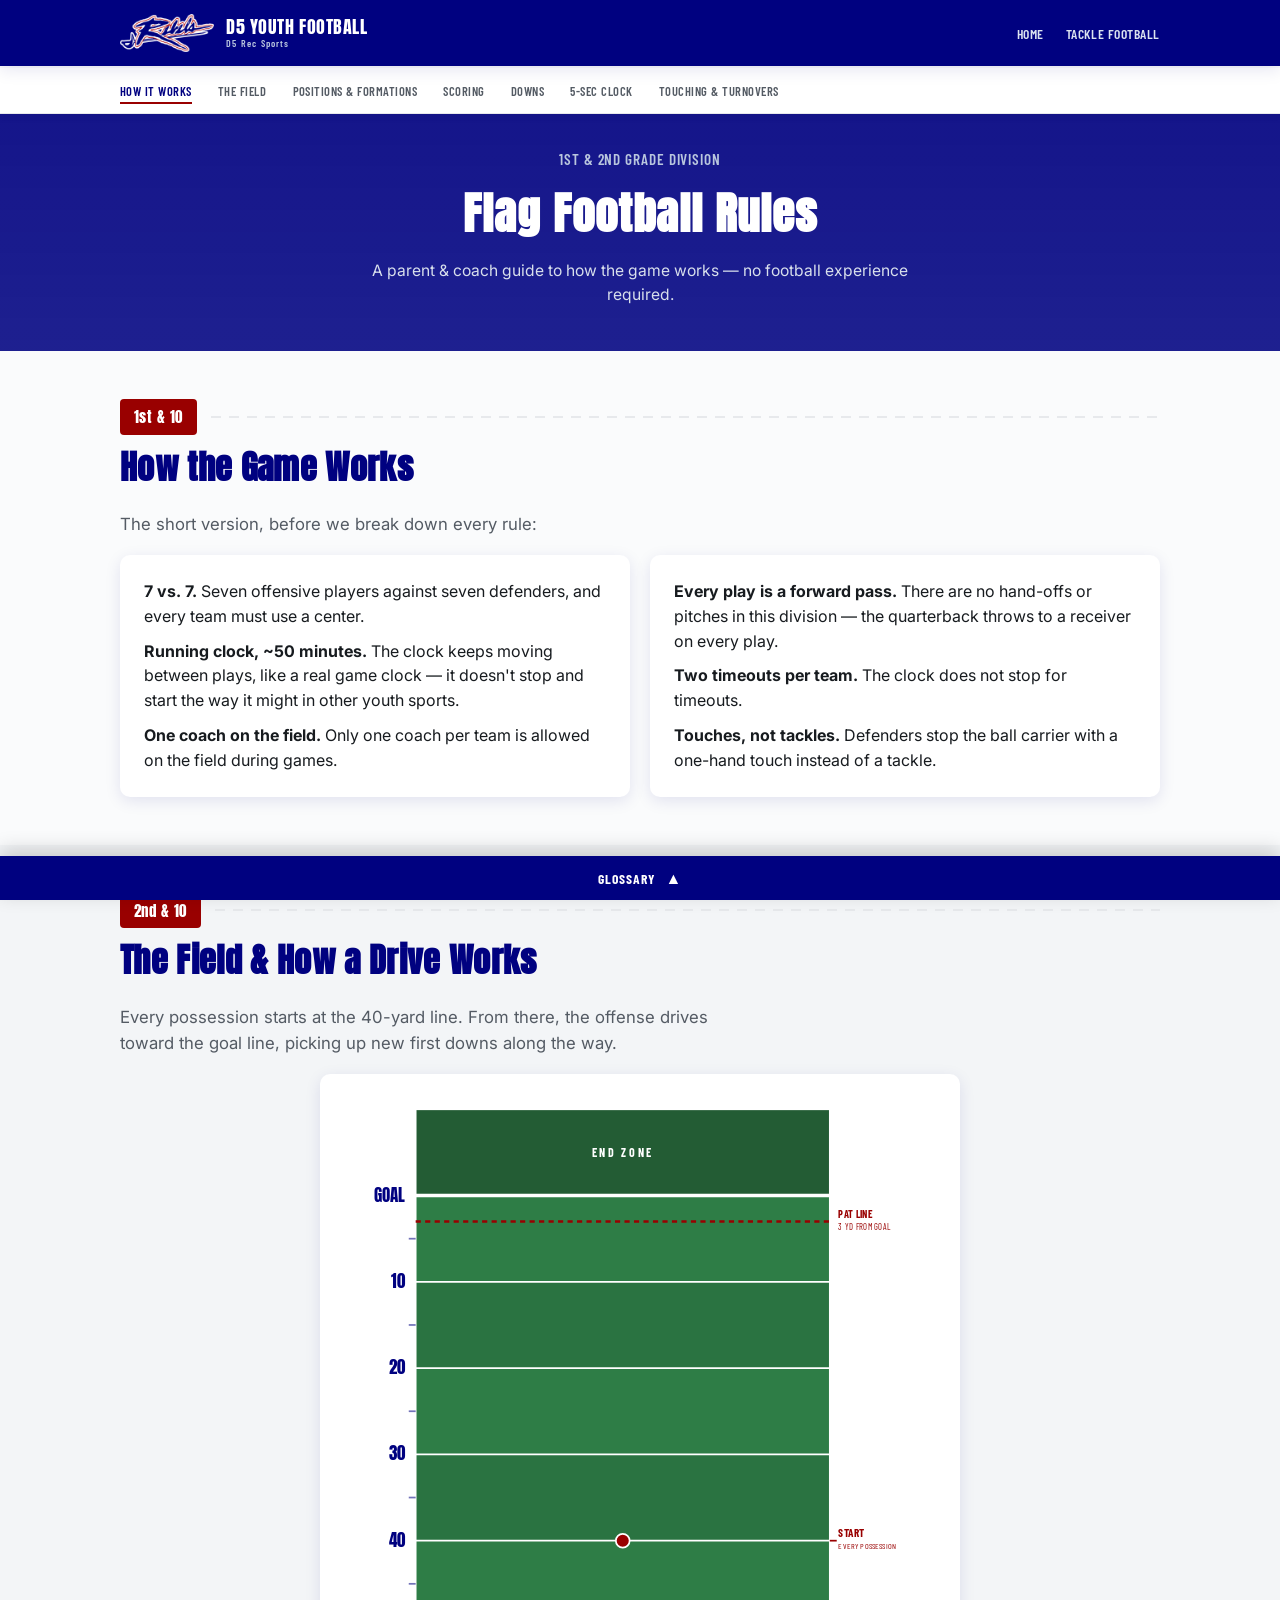
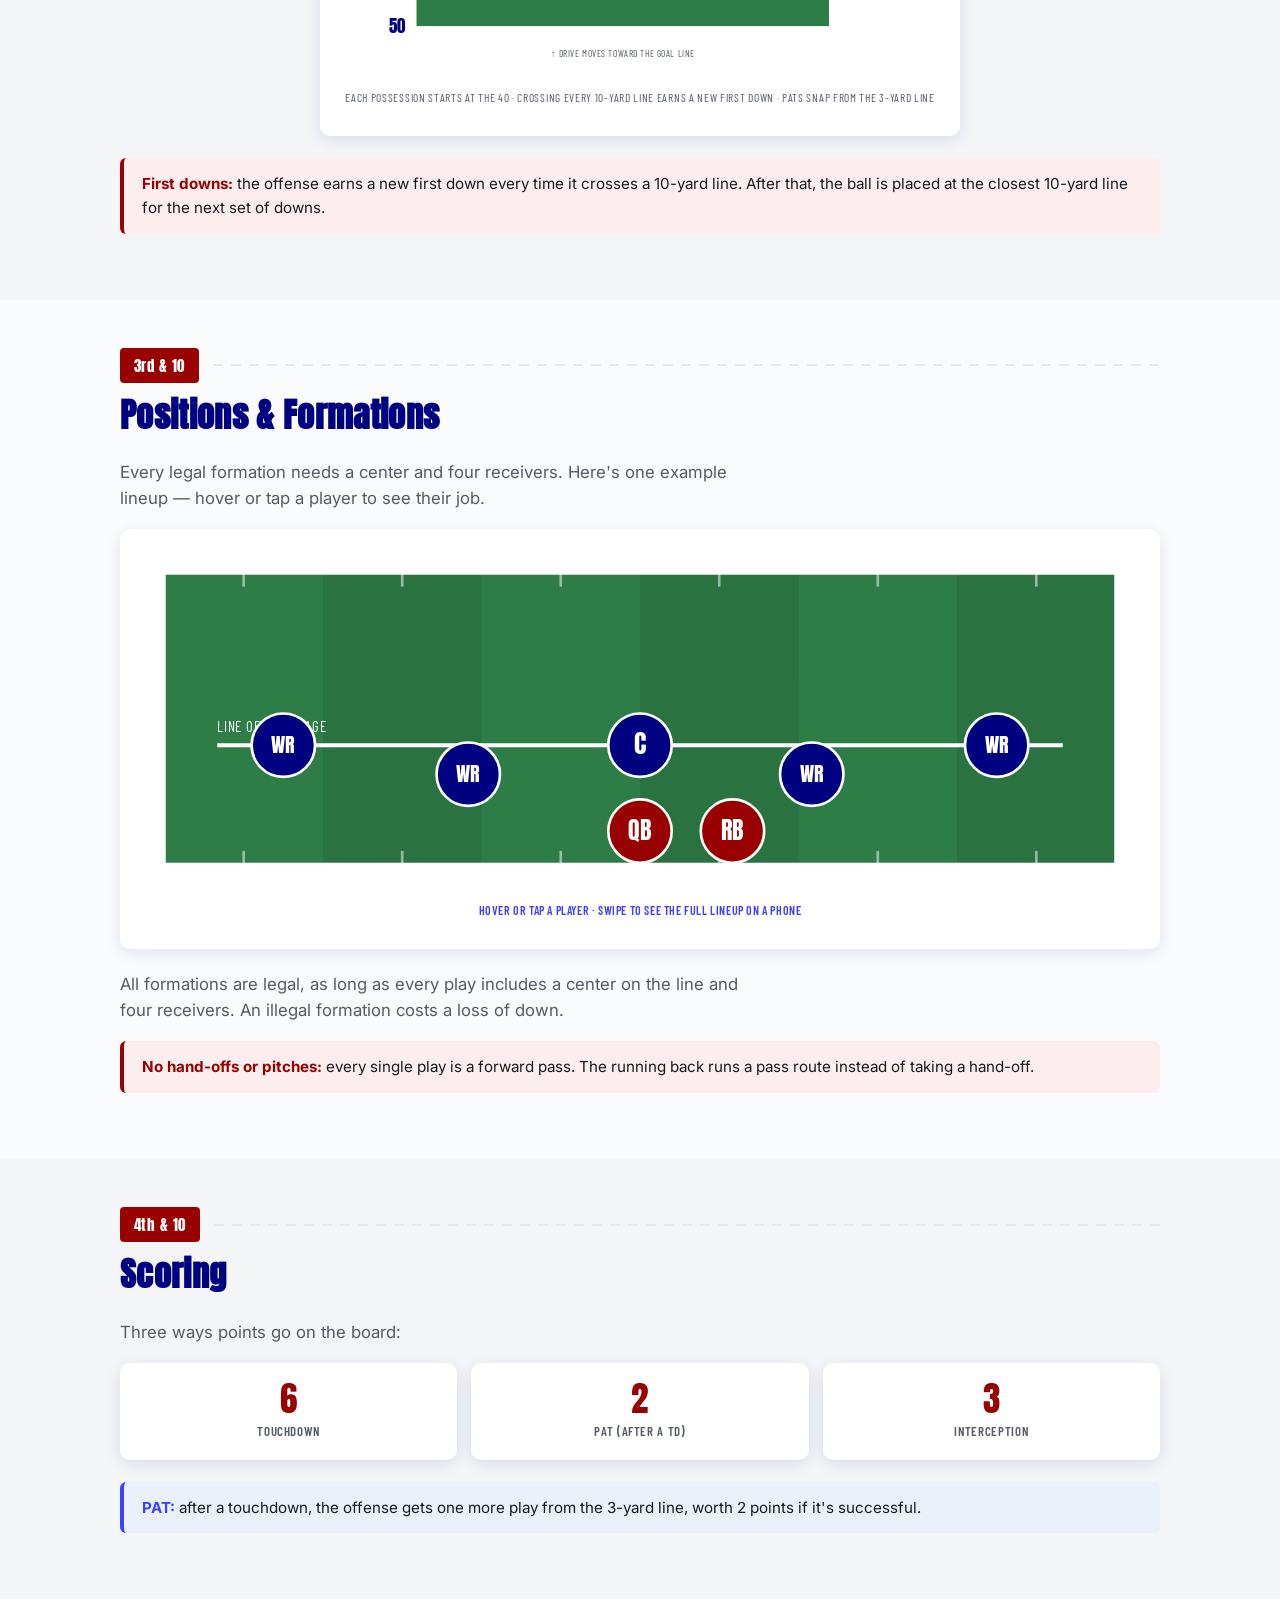
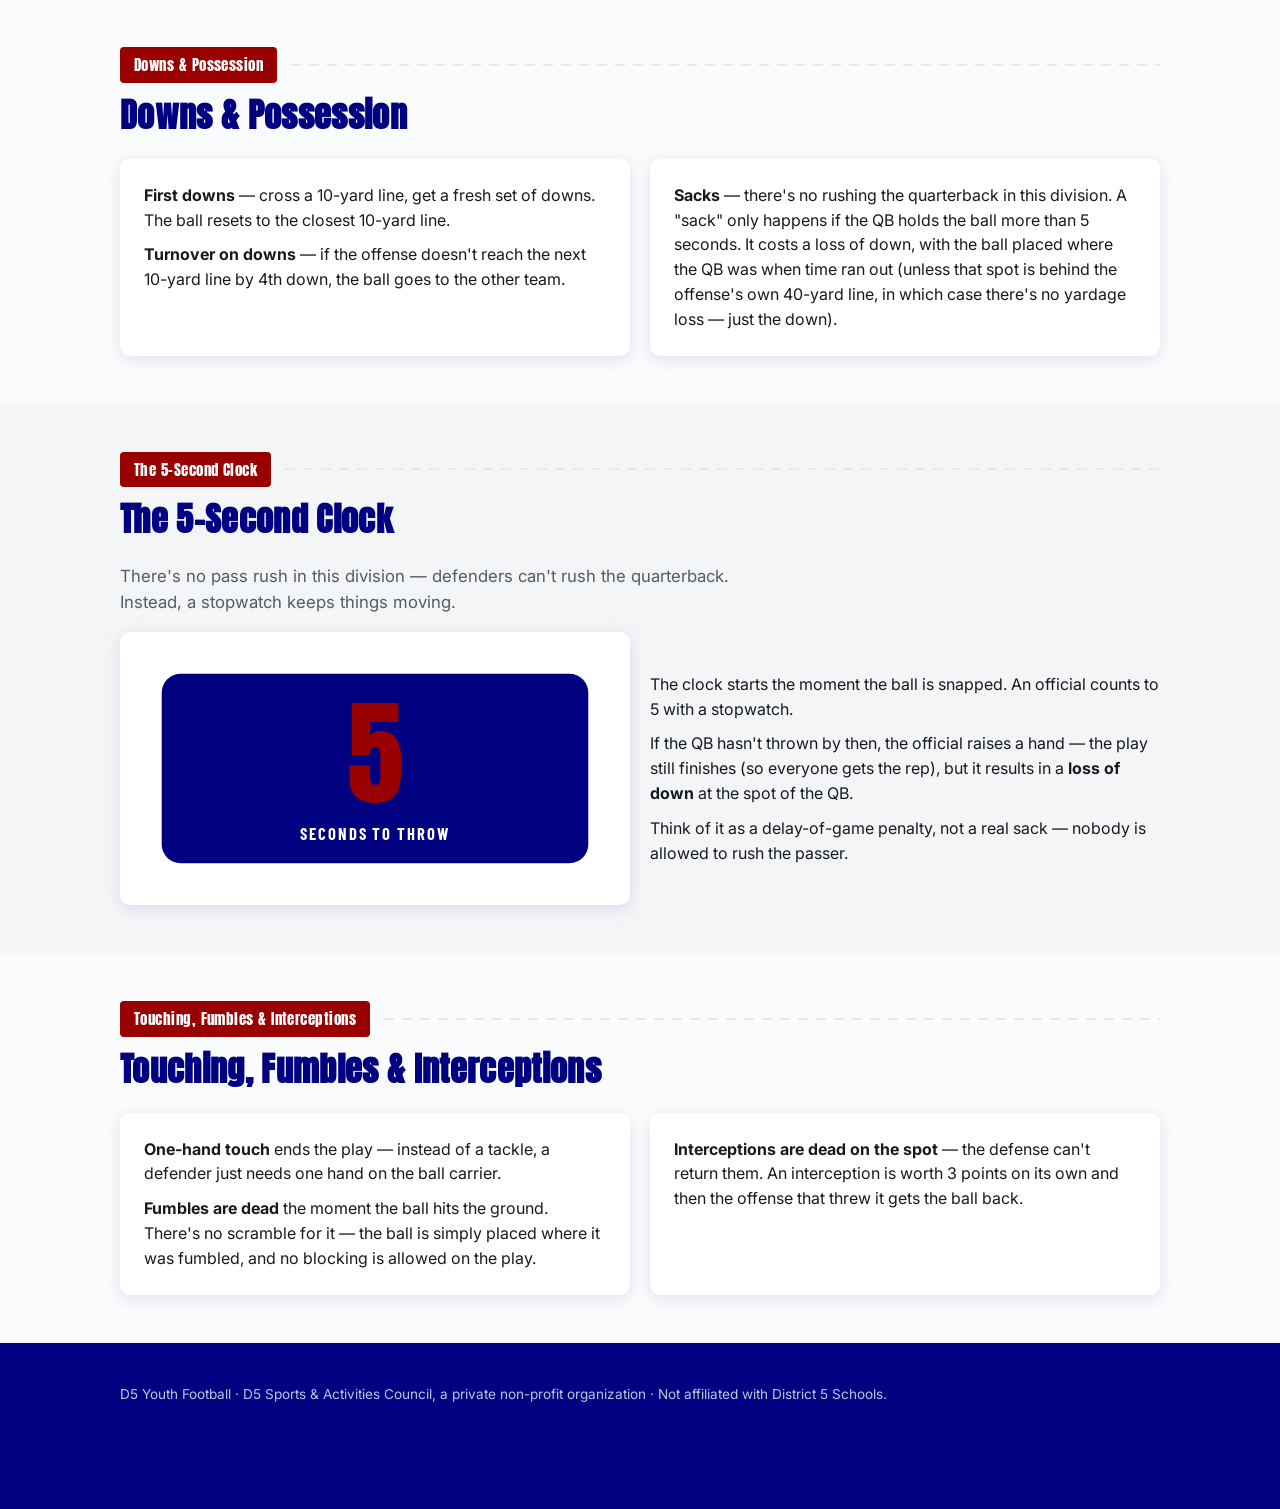
==== commit 254a89c3: "Update flag-football.html" ====
--- a/flag-football.html
+++ b/flag-football.html
@@ -5,7 +5,7 @@
 <meta name="viewport" content="width=device-width, initial-scale=1.0">
 <title>1st & 2nd Grade Flag Football Rules — D5 Youth Football</title>
 <meta name="description" content="D5 Youth Football flag football rules for 1st & 2nd grade, explained simply with diagrams for parents and coaches.">
-<link rel="stylesheet" href="assets/styles.css?v=2">
+<link rel="stylesheet" href="assets/styles.css?v=3">
 </head>
 <body>
 
@@ -210,7 +210,7 @@
         </g>
       </svg>
       <div id="position-tooltip" role="tooltip"></div>
-      <p class="diagram-hint">Hover or tap a player</p>
+      <p class="diagram-hint">Hover or tap a player &middot; swipe to see the full lineup on a phone</p>
     </div>
 
     <p class="lede" style="margin-top:22px;">All formations are legal, as long as every play includes a center on the line and four receivers. An illegal formation costs a loss of down.</p>
--- a/assets/styles.css
+++ b/assets/styles.css
@@ -413,6 +413,20 @@
   margin-top: 18px;
 }
 .diagram-wrap svg { width: 100%; height: auto; display: block; }
+
+/* Position/formation diagram has tap targets — never shrink it below a
+   comfortable touch size. Scrolls horizontally on narrow screens instead. */
+.position-diagram-wrap {
+  overflow-x: auto;
+  -webkit-overflow-scrolling: touch;
+}
+.position-diagram-wrap svg {
+  width: 640px;
+  max-width: none;
+}
+@media (min-width: 700px) {
+  .position-diagram-wrap svg { width: 100%; }
+}
 .diagram-caption {
   font-family: var(--font-eyebrow);
   text-transform: uppercase;
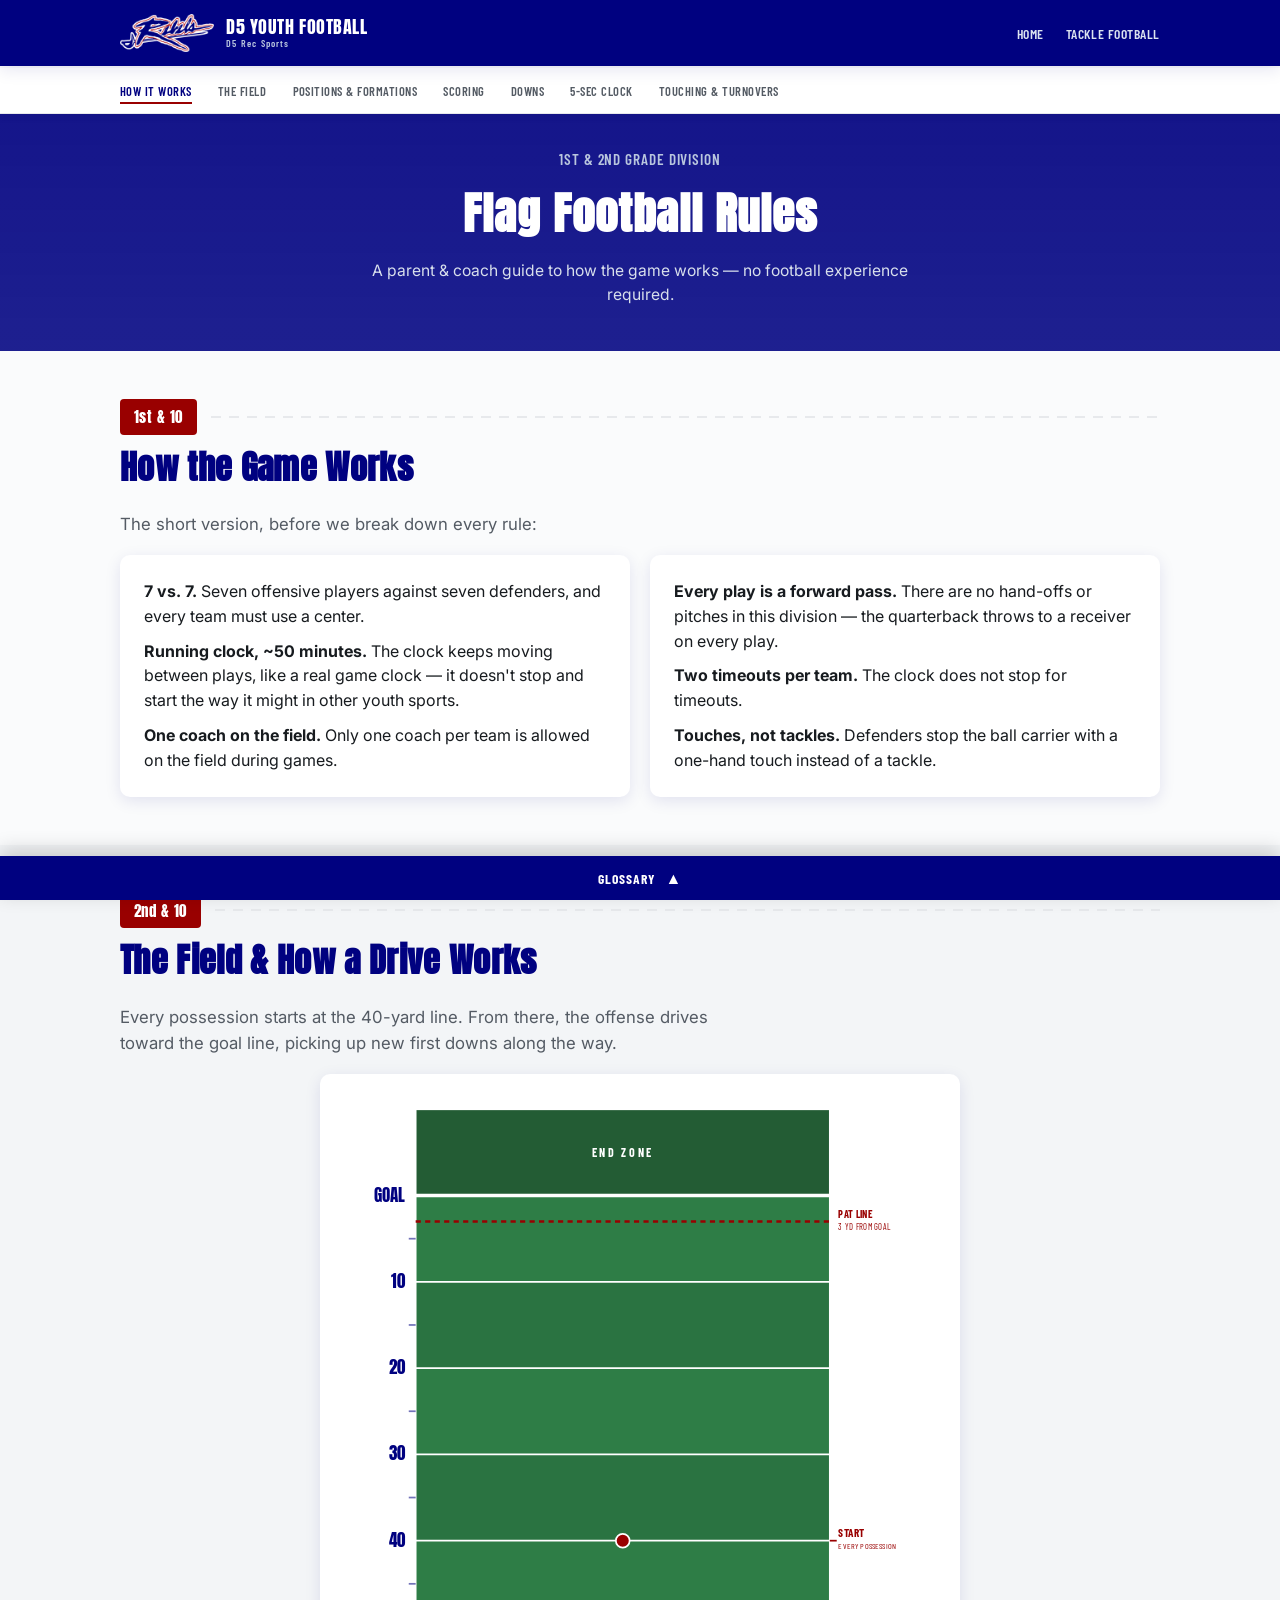
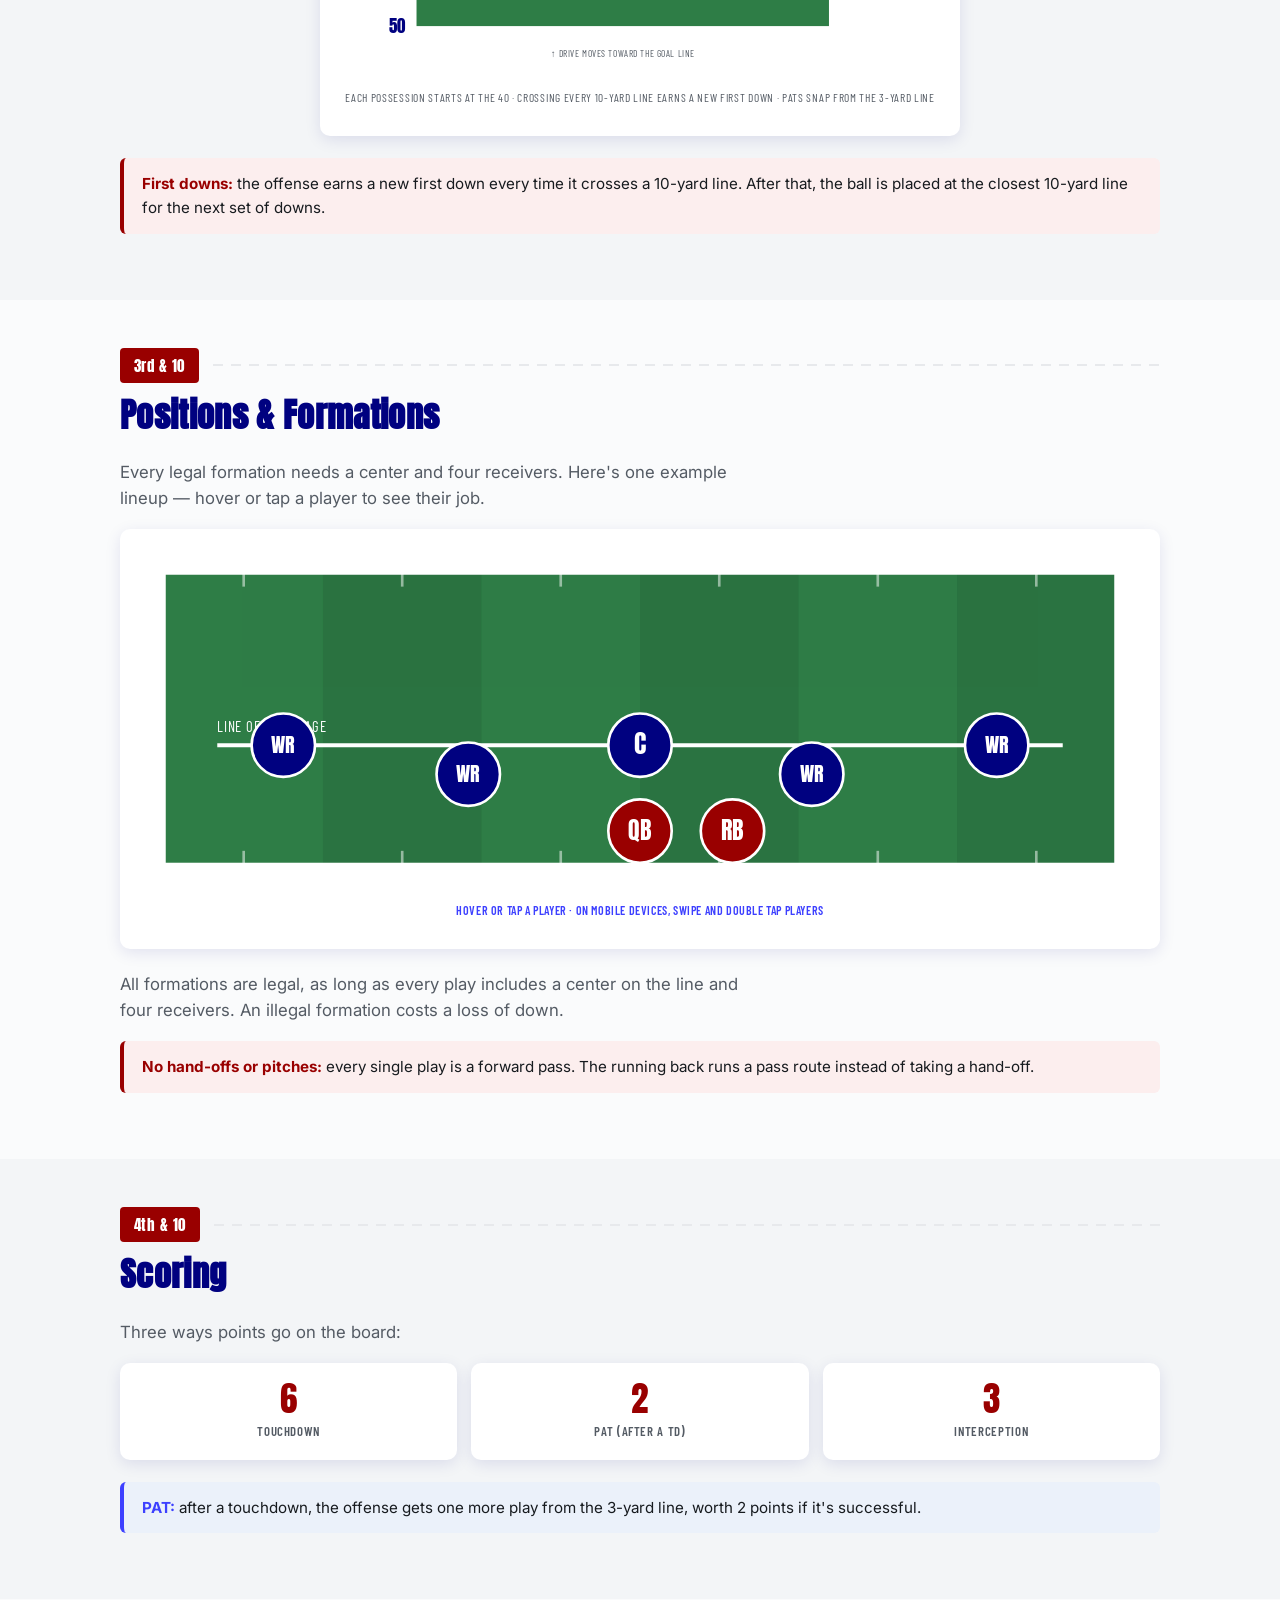
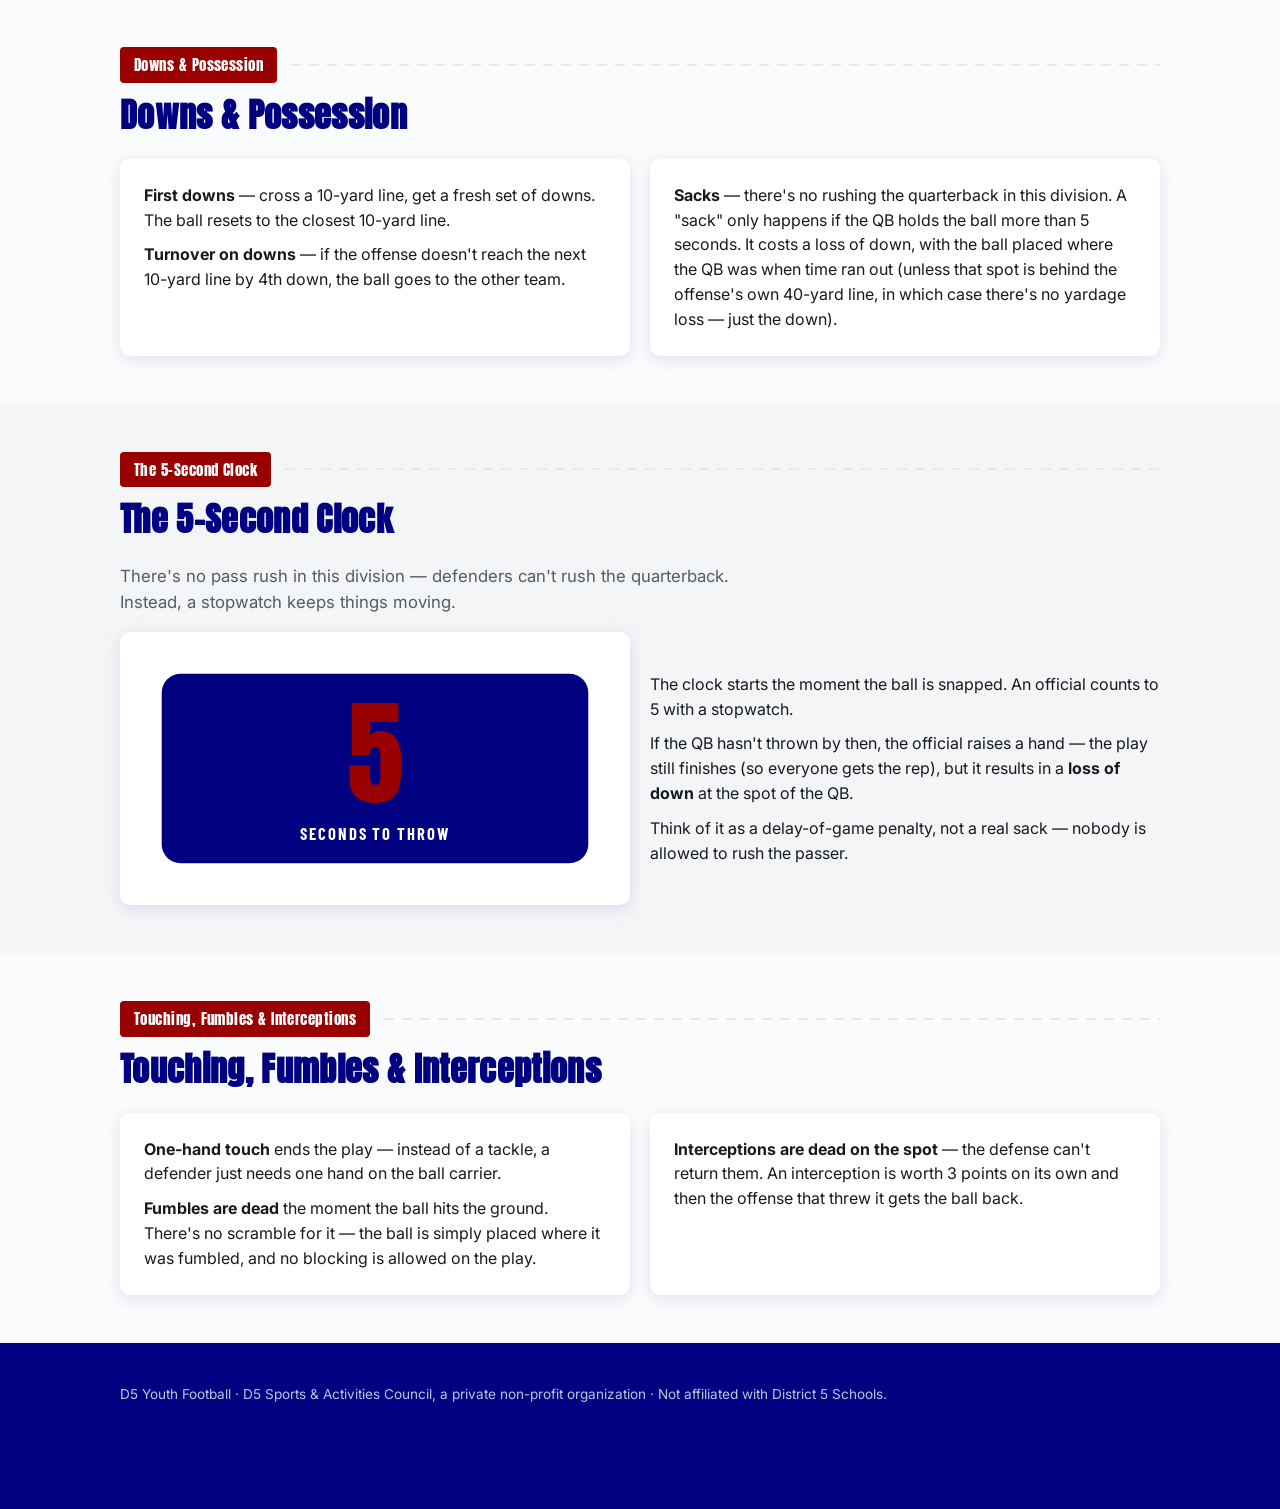
==== commit f0e3cf82: "Update flag-football.html" ====
--- a/flag-football.html
+++ b/flag-football.html
@@ -210,7 +210,7 @@
         </g>
       </svg>
       <div id="position-tooltip" role="tooltip"></div>
-      <p class="diagram-hint">Hover or tap a player &middot; swipe to see the full lineup on a phone</p>
+      <p class="diagram-hint">Hover or tap a player &middot; On mobile devices, swipe and double tap players</p>
     </div>
 
     <p class="lede" style="margin-top:22px;">All formations are legal, as long as every play includes a center on the line and four receivers. An illegal formation costs a loss of down.</p>
